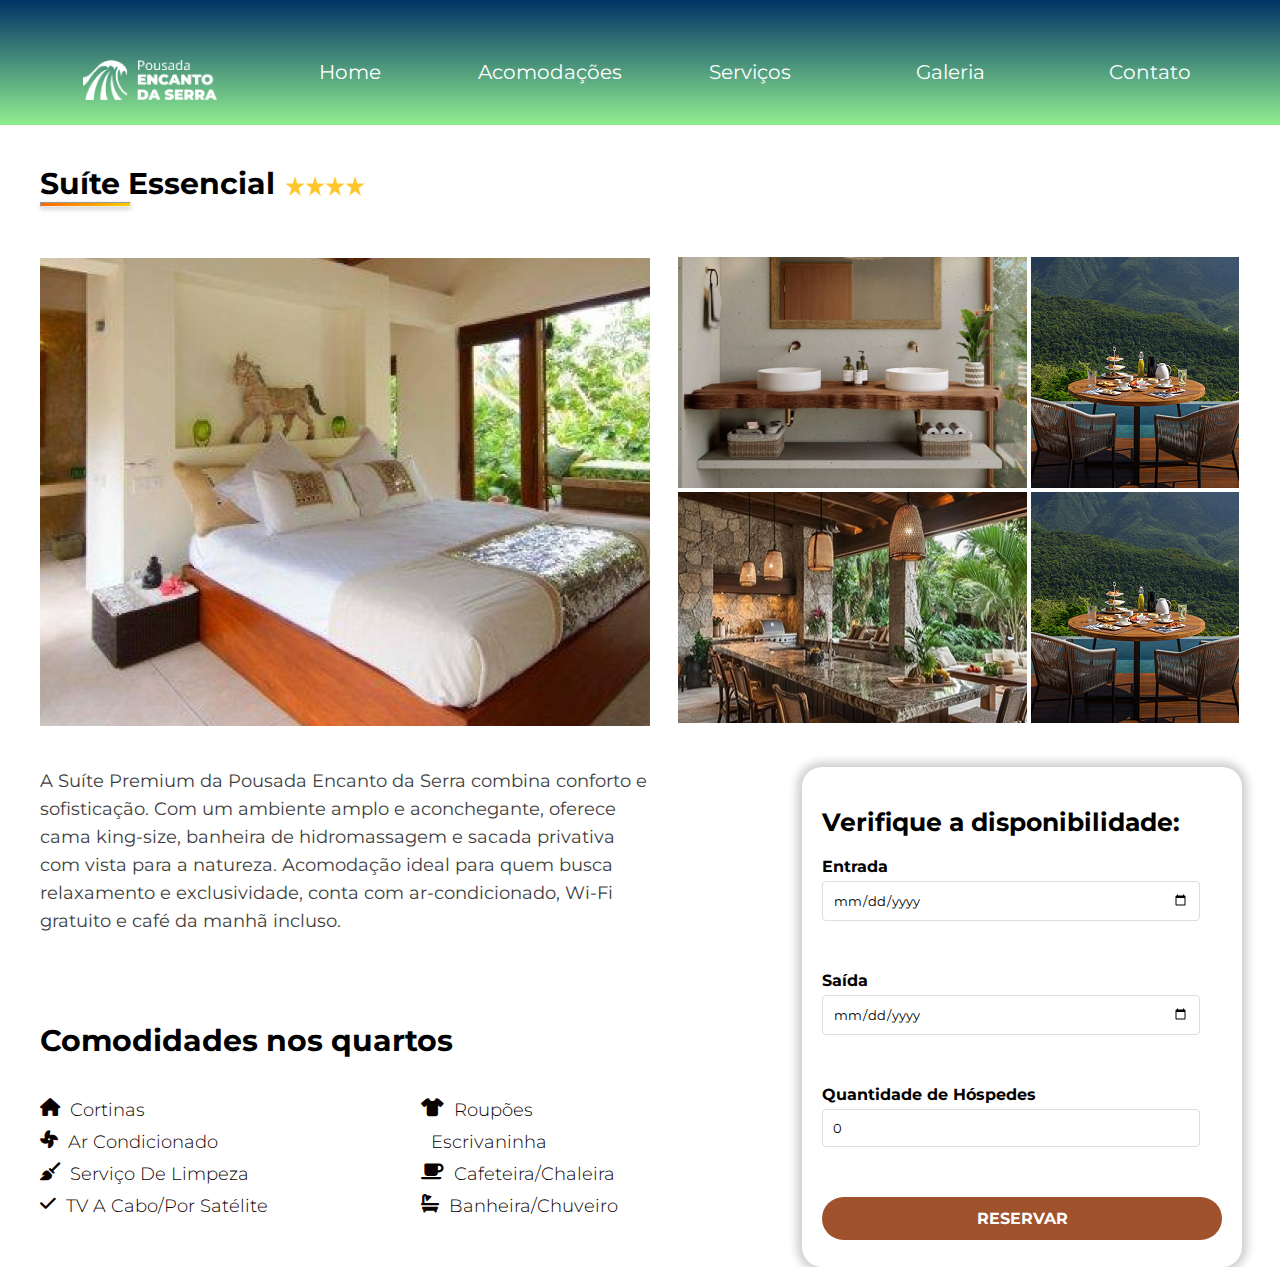
==== assets/pages/suiteEssencial.html @ d3f99eb3 "Fazendo as páginas" ====
<!DOCTYPE html>
<html lang="pt">

<head>
    <meta charset="UTF-8">
    <meta name="viewport" content="width=device-width, initial-scale=1.0">
    <title>Pòusada Encanto da Serra</title>
    <link href="https://fonts.googleapis.com/css2?family=Indie+Flower&family=Inter:ital,opsz,wght@0,14..32,100..900;1,14..32,100..900&family=Montserrat:ital,wght@0,100..900;1,100..900&family=Roboto+Mono:ital,wght@0,100..700;1,100..700&family=Roboto:ital,wght@0,100..900;1,100..900&family=Source+Code+Pro:ital,wght@0,200..900;1,200..900&display=swap"rel="stylesheet">
    <link rel="stylesheet" href="https://cdnjs.cloudflare.com/ajax/libs/font-awesome/6.5.1/css/all.min.css">

    <link rel="stylesheet" href="/styles/stylesReserva/main.css">
    <link rel="stylesheet" href="/styles/global.css">
</head>

<body>
    <header class="HeaderReserva">
        
        <nav>
            <ul class="nav-links">
                 <li><img src="/assets/logo/logoPousada.png" alt="Logo da Pousada Canto da Serra" class="logo"></li>
                <li><a href="#sobre">Home</a></li>
                <li><a href="#acomodacoes">Acomodações</a></li>
                <li><a href="#servicos">Serviços</a></li>
                <li><a href="#galeria">Galeria</a></li>
                <li><a href="#contato">Contato</a></li>
            </ul>
            
        </nav>
    </header>
    <main>
        <section class="ContainerReserva">
            <div>
                <h1>Suíte Essencial</h1>
                <hr>
            </div>
            <div class="star">
                <img src="/assets/imagesreserva/Star 1.png" alt="Star">
                <img src="/assets/imagesreserva/Star 1.png" alt="Star">
                <img src="/assets/imagesreserva/Star 1.png" alt="Star">
                <img src="/assets/imagesreserva/Star 1.png" alt="Star">
            </div>

        </section>
        <section class="ContainerReserva">
            <div class="container">
                <img src="/assets/imagesreserva/Mask group.png" alt="Quarto Villa Kumara" class="imgreserva">
                <div class="Quadro">
                    <div>
                        <img src="/assets/imagesreserva/suite3.png" alt="Vista Villa Kumara" class="wImage">
                        <img src="/assets/imagesreserva/Café da Manhã em uma Suíte nas montanhas 1.png"
                            alt="Cozinha Villa Kumara">

                    </div>
                    <div>
                        <img src="/assets/imagesreserva/100+ Traumhafte Outdoor Küchen – Gestaltungsideen und praktische Tipps 1.png"
                            class="wImage" alt="Vista Villa Kumara">
                        <img src="/assets/imagesreserva/Café da Manhã em uma Suíte nas montanhas 1.png"
                            alt="Cozinha Villa Kumara">

                    </div>
                </div>
            </div>
        </section>
        <section class="ContainerReserva">
            <div class="Container">
                <p>
                    A Suíte Premium da Pousada Encanto da Serra combina conforto e sofisticação.
                    Com um ambiente amplo e aconchegante, oferece cama king-size, banheira de hidromassagem
                    e sacada privativa com vista para a natureza. Acomodação ideal para quem busca relaxamento
                    e exclusividade, conta com ar-condicionado, Wi-Fi gratuito e café da manhã incluso.
                </p>
                <h1>Comodidades nos quartos</h1>
                <div class="ComodidadesContainer"">
                    <ul>
                        <li><i class="fa-solid fa-house"></i> Cortinas</li>
                        <li><i class="fa-solid fa-fan"></i> Ar condicionado</li>
                        <li><i class="fa-solid fa-broom"></i> Serviço de limpeza</li>
                        <li><i class="fa-solid fa-check"></i> TV a cabo/por satélite</li>
                    </ul>
                    <ul>
                        <li><i class="fa-solid fa-shirt"></i> Roupões</li>
                        <li><i class="fa-solid fa-chair-office"></i> Escrivaninha</li>
                        <li><i class="fa-solid fa-mug-saucer"></i> Cafeteira/chaleira</li>
                        <li><i class="fa-solid fa-bath"></i> Banheira/chuveiro</li>
                    </ul>
                    
                </div>
            </div>
            <div class="Forms">
                <form id="reservaForm">
                    <h1>Verifique a disponibilidade:</h1>
                    <div class="form-group">
                        <label for="entrada">Entrada</label>
                        <input type="date" id="entrada" name="entrada" required>
                    </div>
                    <div class="form-group">
                        <label for="saida">Saída</label>
                        <input type="date" id="saida" name="saida" required>
                    </div>
                    <div class="form-group">
                        <label for="hospedes">Quantidade de Hóspedes</label>
                        <input type="number" id="hospedes" name="hospedes" value="0" min="0">
                        <p id="erroHospedes" style="color: red; display: none;">Selecione pelo menos 1 hóspede.</p>
                    </div>
                    <button type="submit" class="btn-reservar">RESERVAR</button>
                </form>
            </div>
            
        </section>
    </main>


    <script src="/script/reserva.js"></script> 
    
</body>

</html>
---- styles/stylesReserva/main.css ----
@import url("/styles/global.css");


* {
    box-sizing: border-box;
    padding: 0;
    margin: 0;
}

body {
    font-family: 'Source Sans Pro', sans-serif;
    background-color: rgb(230, 233, 236);
}



.HeaderReserva {
    width: 100%;
    background: linear-gradient(to bottom, #003366, #90EE90);
    color: #ffffff;
    display: flex;
    justify-content: space-around;
    align-items: center;
    padding: 20px;
}

.ContainerReserva {
    display: flex;
    margin-top: 40px;
    width: 100%;
    max-width: 1200px;

}

/* Header links */
nav {
    max-width: 1200px;
    text-align: center;
}
.logo {
    height: 40px; 
}

nav ul {
    list-style: none;
    display: flex;
}

nav li {
    margin-left: 20px;
}

nav a {
    color: #FFFFFF;
    text-decoration: none;
    transition: color 0.3s ease;
}

nav a:hover {
    border-bottom: 1px solid #ffffff;
}




















/*  Menu Fim */
.ContainerReserva hr {
    background-color: #FF6600;
    height: 5px;
    background-image: linear-gradient(to right, #FF6600, #FFCC00);
    box-shadow: 0 2px 5px rgba(0, 0, 0, 0.2);
    width: 91px;
}

.ContainerReserva h1 {
    font-size: 30px;
    font-weight: 700;
    font-family: "Montserrat", sans-serif;
    text-align: left;
    color: var(--);
}

.star {
    display: flex;
    align-self: center;
    padding-left: 10px;
}

.star img {
    height: 20px;
    width: 20px;
}




.container {
    display: flex;
    flex-direction: row;
    align-items: center;
    height: auto;
    width: 100%;
    gap: 28px;
    margin: 0;
}

.Quadro {
    margin-top: 10px;
}


.imgreserva {
    height: 0 auto;
    margin-top: 10px;
}

.wImage {
    width: 349px;
    height: 231px;
}

.Container {
    display: flex;
    flex-direction: column;
}

.Container p {
    width: 619px;
    height: 255px;
    font-size: 18px;
    color: #3E3E3E;
    line-height: 28px;
    font-weight: 400;
}

/* Formulário */
.Forms {
    width: 467px;
    height: 500px;
    border-radius: 20px;
    box-shadow: 0 0 10px 5px rgba(0, 0, 0, 0.2);
    padding: 20px;
}

.form-group {
    margin-bottom: 50px;
}

.Forms h1 {
    font-size: 25px;
    font-weight: 700;
    color: #000000;
    width: 400px;
    margin-bottom: 20px;
    margin-top: 20px;
}

label {
    display: block;
    margin-bottom: 5px;
    font-weight: bold;
}

input[type="date"],
input[type="number"] {
    width: calc(100% - 22px);
    padding: 10px;
    border: 1px solid #ddd;
    border-radius: 4px;
    box-sizing: border-box;
}

.btn-reservar {
    background-color: #A0522D;
    color: white;
    padding: 12px 20px;
    border: none;
    border-radius: 50px;
    cursor: pointer;
    width: 100%;
    font-size: 16px;
    font-weight: bold;
}

.btn-reservar:hover {
    background-color: #f57c00;
}

/* Comodidades nos quartos */

.ComodidadesContainer {
    display: flex;
}

.ComodidadesContainer ul li {
    color: #0c0101;
    font-weight: 300;
    font-size: 18px;
    margin-bottom: 10px;
    display: flex;
    text-transform: capitalize;
}

.ComodidadesContainer ul li i {
    margin-right: 10px;
}
---- styles/global.css ----
:root {
    --laranja: #FF6600;
    --CorPrincipal: #000000;
    --CorBranca: #FFFFFF;
    --backgroundForms: #e6e6e6;
    --backgroundColorSecaoCard: #f3f3f3;
    --backgroundFooter: #002800;
}
* {
    margin: 0;
    padding: 0;
    box-sizing: border-box;
    font-family: "Montserrat", sans-serif;
}

body {
    background-color: var(--CorBranca);
}

main {
    width: 100%;
    display: flex;
    flex-direction: column;
    justify-content: center;
    align-items: center;

}

@media(max-width:  768px){
    main {
        width: 100%;
    }
}

ul {
    list-style-type: none;
    margin-top: 40px;
}

li {
    width: 381px;
    font-size: 20px;
    font: 400;
    color: #3E3E3E;
}

h4 {
    text-transform: uppercase;
    color: var(--laranja);
    margin-bottom: 20px;
}


html, body {
    overflow-x: hidden;
    overflow-y: visible;
    width: 100%;
}
img {
    max-width: 100%;
    height: auto;
}

.container, .quadro, .inframe {
    max-width: 100%;
    overflow: hidden;
}
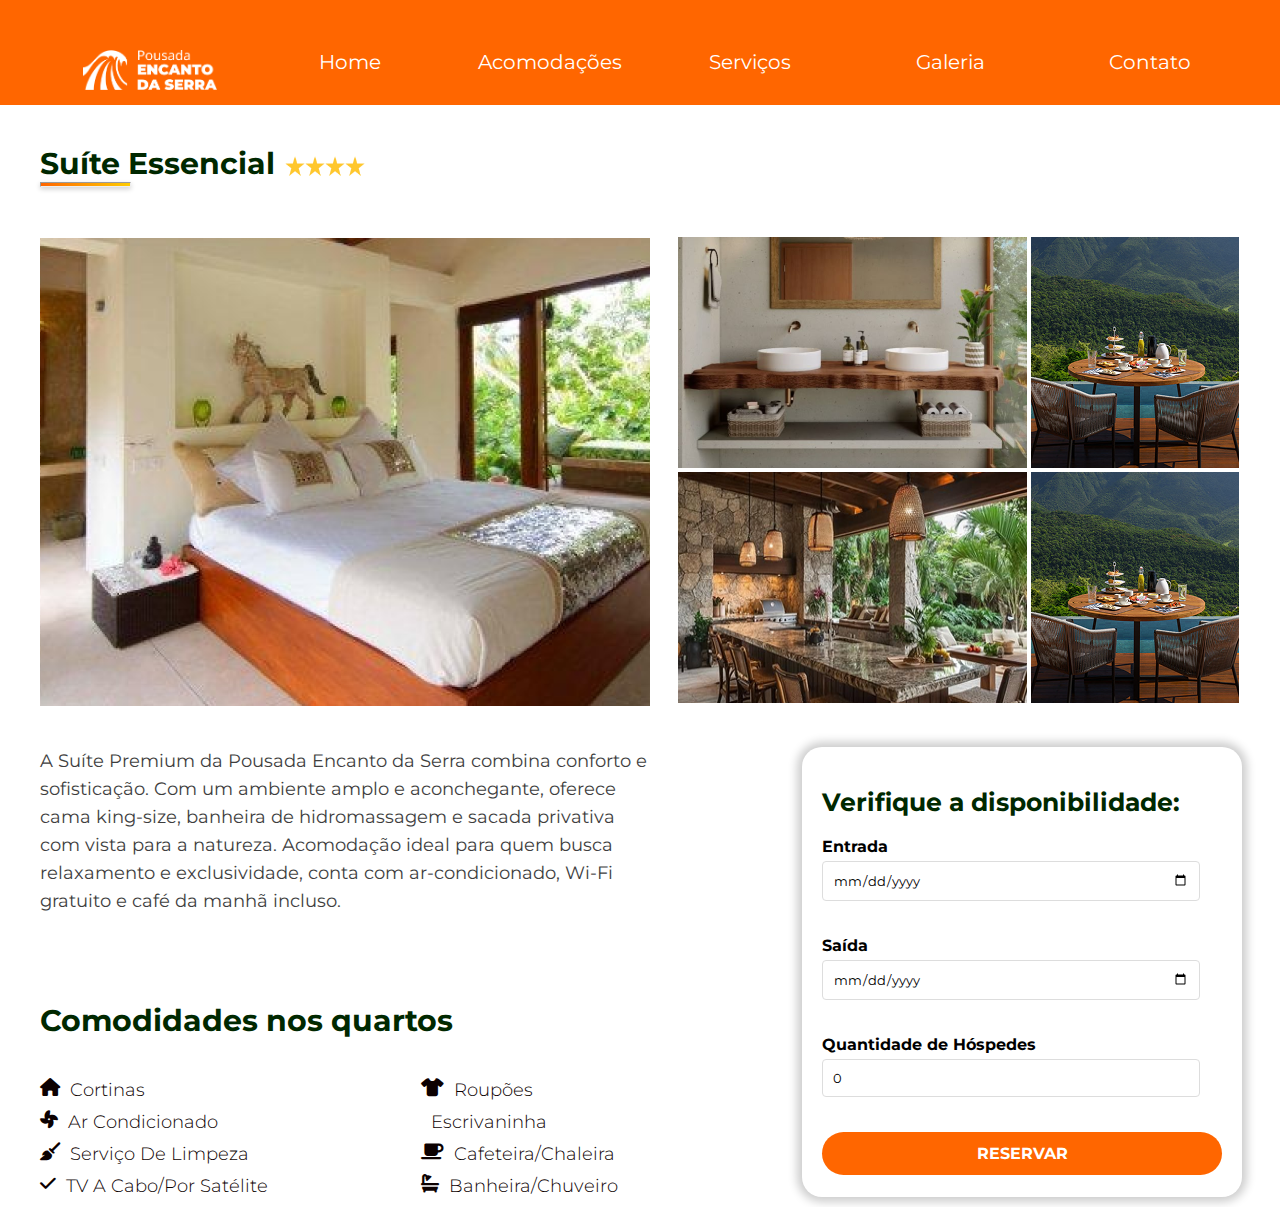
==== commit e1c5a5f3: "Ajustando as páginas" ====
--- a/assets/pages/suiteEssencial.html
+++ b/assets/pages/suiteEssencial.html
@@ -2,116 +2,113 @@
 <html lang="pt">
 
 <head>
-    <meta charset="UTF-8">
-    <meta name="viewport" content="width=device-width, initial-scale=1.0">
-    <title>Pòusada Encanto da Serra</title>
-    <link href="https://fonts.googleapis.com/css2?family=Indie+Flower&family=Inter:ital,opsz,wght@0,14..32,100..900;1,14..32,100..900&family=Montserrat:ital,wght@0,100..900;1,100..900&family=Roboto+Mono:ital,wght@0,100..700;1,100..700&family=Roboto:ital,wght@0,100..900;1,100..900&family=Source+Code+Pro:ital,wght@0,200..900;1,200..900&display=swap"rel="stylesheet">
-    <link rel="stylesheet" href="https://cdnjs.cloudflare.com/ajax/libs/font-awesome/6.5.1/css/all.min.css">
+  <meta charset="UTF-8">
+  <meta name="viewport" content="width=device-width, initial-scale=1.0">
+  <title>Pousada Encanto da Serra</title>
 
-    <link rel="stylesheet" href="/styles/stylesReserva/main.css">
-    <link rel="stylesheet" href="/styles/global.css">
+  <!-- Fonts e Ícones -->
+  <link href="https://fonts.googleapis.com/css2?family=Indie+Flower&family=Inter:ital,wght@0,400;1,400&family=Montserrat:wght@400;700&family=Roboto:wght@400;700&display=swap" rel="stylesheet">
+  <link rel="stylesheet" href="https://cdnjs.cloudflare.com/ajax/libs/font-awesome/6.5.1/css/all.min.css">
+
+  <!-- Animate.css -->
+  <link rel="stylesheet" href="https://cdnjs.cloudflare.com/ajax/libs/animate.css/4.1.1/animate.min.css"/>
+
+  <!-- Estilos -->
+  <link rel="stylesheet" href="/styles/stylesReserva/main.css">
+  <link rel="stylesheet" href="/styles/global.css">
 </head>
 
 <body>
-    <header class="HeaderReserva">
-        
-        <nav>
-            <ul class="nav-links">
-                 <li><img src="/assets/logo/logoPousada.png" alt="Logo da Pousada Canto da Serra" class="logo"></li>
-                <li><a href="#sobre">Home</a></li>
-                <li><a href="#acomodacoes">Acomodações</a></li>
-                <li><a href="#servicos">Serviços</a></li>
-                <li><a href="#galeria">Galeria</a></li>
-                <li><a href="#contato">Contato</a></li>
-            </ul>
-            
-        </nav>
-    </header>
-    <main>
-        <section class="ContainerReserva">
-            <div>
-                <h1>Suíte Essencial</h1>
-                <hr>
-            </div>
-            <div class="star">
-                <img src="/assets/imagesreserva/Star 1.png" alt="Star">
-                <img src="/assets/imagesreserva/Star 1.png" alt="Star">
-                <img src="/assets/imagesreserva/Star 1.png" alt="Star">
-                <img src="/assets/imagesreserva/Star 1.png" alt="Star">
-            </div>
+  <header class="HeaderReserva animate__animated animate__fadeInDown">
+    <nav>
+      <ul class="nav-links">
+        <li><img src="/assets/logo/logoPousada.png" alt="Logo da Pousada Canto da Serra" class="logo"></li>
+        <li><a href="#sobre">Home</a></li>
+        <li><a href="#acomodacoes">Acomodações</a></li>
+        <li><a href="#servicos">Serviços</a></li>
+        <li><a href="#galeria">Galeria</a></li>
+        <li><a href="#contato">Contato</a></li>
+      </ul>
+    </nav>
+  </header>
 
-        </section>
-        <section class="ContainerReserva">
-            <div class="container">
-                <img src="/assets/imagesreserva/Mask group.png" alt="Quarto Villa Kumara" class="imgreserva">
-                <div class="Quadro">
-                    <div>
-                        <img src="/assets/imagesreserva/suite3.png" alt="Vista Villa Kumara" class="wImage">
-                        <img src="/assets/imagesreserva/Café da Manhã em uma Suíte nas montanhas 1.png"
-                            alt="Cozinha Villa Kumara">
+  <main>
+    <section class="ContainerReserva animate__animated animate__fadeIn">
+      <div>
+        <h1 class="animate__animated animate__fadeInLeft">Suíte Essencial</h1>
+        <hr>
+      </div>
+      <div class="star animate__animated animate__zoomIn">
+        <img src="/assets/imagesreserva/Star 1.png" alt="Star">
+        <img src="/assets/imagesreserva/Star 1.png" alt="Star">
+        <img src="/assets/imagesreserva/Star 1.png" alt="Star">
+        <img src="/assets/imagesreserva/Star 1.png" alt="Star">
+      </div>
+    </section>
 
-                    </div>
-                    <div>
-                        <img src="/assets/imagesreserva/100+ Traumhafte Outdoor Küchen – Gestaltungsideen und praktische Tipps 1.png"
-                            class="wImage" alt="Vista Villa Kumara">
-                        <img src="/assets/imagesreserva/Café da Manhã em uma Suíte nas montanhas 1.png"
-                            alt="Cozinha Villa Kumara">
+    <section class="ContainerReserva animate__animated animate__fadeInUp">
+      <div class="container">
+        <img src="/assets/imagesreserva/Mask group.png" alt="Quarto Villa Kumara" class="imgreserva animate__animated animate__fadeInUp">
+        <div class="Quadro">
+          <div>
+            <img src="/assets/imagesreserva/suite3.png" alt="Vista Villa Kumara" class="wImage animate__animated animate__zoomIn">
+            <img src="/assets/imagesreserva/Café da Manhã em uma Suíte nas montanhas 1.png" alt="Cozinha Villa Kumara" class="animate__animated animate__zoomIn">
+          </div>
+          <div>
+            <img src="/assets/imagesreserva/100+ Traumhafte Outdoor Küchen – Gestaltungsideen und praktische Tipps 1.png" class="wImage animate__animated animate__zoomIn" alt="Vista Villa Kumara">
+            <img src="/assets/imagesreserva/Café da Manhã em uma Suíte nas montanhas 1.png" alt="Cozinha Villa Kumara" class="animate__animated animate__zoomIn">
+          </div>
+        </div>
+      </div>
+    </section>
 
-                    </div>
-                </div>
-            </div>
-        </section>
-        <section class="ContainerReserva">
-            <div class="Container">
-                <p>
-                    A Suíte Premium da Pousada Encanto da Serra combina conforto e sofisticação.
-                    Com um ambiente amplo e aconchegante, oferece cama king-size, banheira de hidromassagem
-                    e sacada privativa com vista para a natureza. Acomodação ideal para quem busca relaxamento
-                    e exclusividade, conta com ar-condicionado, Wi-Fi gratuito e café da manhã incluso.
-                </p>
-                <h1>Comodidades nos quartos</h1>
-                <div class="ComodidadesContainer"">
-                    <ul>
-                        <li><i class="fa-solid fa-house"></i> Cortinas</li>
-                        <li><i class="fa-solid fa-fan"></i> Ar condicionado</li>
-                        <li><i class="fa-solid fa-broom"></i> Serviço de limpeza</li>
-                        <li><i class="fa-solid fa-check"></i> TV a cabo/por satélite</li>
-                    </ul>
-                    <ul>
-                        <li><i class="fa-solid fa-shirt"></i> Roupões</li>
-                        <li><i class="fa-solid fa-chair-office"></i> Escrivaninha</li>
-                        <li><i class="fa-solid fa-mug-saucer"></i> Cafeteira/chaleira</li>
-                        <li><i class="fa-solid fa-bath"></i> Banheira/chuveiro</li>
-                    </ul>
-                    
-                </div>
-            </div>
-            <div class="Forms">
-                <form id="reservaForm">
-                    <h1>Verifique a disponibilidade:</h1>
-                    <div class="form-group">
-                        <label for="entrada">Entrada</label>
-                        <input type="date" id="entrada" name="entrada" required>
-                    </div>
-                    <div class="form-group">
-                        <label for="saida">Saída</label>
-                        <input type="date" id="saida" name="saida" required>
-                    </div>
-                    <div class="form-group">
-                        <label for="hospedes">Quantidade de Hóspedes</label>
-                        <input type="number" id="hospedes" name="hospedes" value="0" min="0">
-                        <p id="erroHospedes" style="color: red; display: none;">Selecione pelo menos 1 hóspede.</p>
-                    </div>
-                    <button type="submit" class="btn-reservar">RESERVAR</button>
-                </form>
-            </div>
-            
-        </section>
-    </main>
+    <section class="ContainerReserva">
+      <div class="Container">
+        <p class="animate__animated animate__fadeInRight">
+          A Suíte Premium da Pousada Encanto da Serra combina conforto e sofisticação.
+          Com um ambiente amplo e aconchegante, oferece cama king-size, banheira de hidromassagem
+          e sacada privativa com vista para a natureza. Acomodação ideal para quem busca relaxamento
+          e exclusividade, conta com ar-condicionado, Wi-Fi gratuito e café da manhã incluso.
+        </p>
+        <h1 class="animate__animated animate__fadeIn">Comodidades nos quartos</h1>
+        <div class="ComodidadesContainer animate__animated animate__fadeInUp">
+          <ul>
+            <li><i class="fa-solid fa-house"></i> Cortinas</li>
+            <li><i class="fa-solid fa-fan"></i> Ar condicionado</li>
+            <li><i class="fa-solid fa-broom"></i> Serviço de limpeza</li>
+            <li><i class="fa-solid fa-check"></i> TV a cabo/por satélite</li>
+          </ul>
+          <ul>
+            <li><i class="fa-solid fa-shirt"></i> Roupões</li>
+            <li><i class="fa-solid fa-chair-office"></i> Escrivaninha</li>
+            <li><i class="fa-solid fa-mug-saucer"></i> Cafeteira/chaleira</li>
+            <li><i class="fa-solid fa-bath"></i> Banheira/chuveiro</li>
+          </ul>
+        </div>
+      </div>
 
+      <div class="Forms animate__animated animate__fadeInLeft">
+        <form id="reservaForm">
+          <h1>Verifique a disponibilidade:</h1>
+          <div class="form-group">
+            <label for="entrada">Entrada</label>
+            <input type="date" id="entrada" name="entrada" required>
+          </div>
+          <div class="form-group">
+            <label for="saida">Saída</label>
+            <input type="date" id="saida" name="saida" required>
+          </div>
+          <div class="form-group">
+            <label for="hospedes">Quantidade de Hóspedes</label>
+            <input type="number" id="hospedes" name="hospedes" value="0" min="0">
+            <p id="erroHospedes" style="color: red; display: none;">Selecione pelo menos 1 hóspede.</p>
+          </div>
+          <button type="submit" class="btn-reservar">RESERVAR</button>
+        </form>
+      </div>
+    </section>
+  </main>
 
-    <script src="/script/reserva.js"></script> 
-    
+  <script src="/script/reserva.js"></script>
 </body>
-
-</html>+</html>
--- a/styles/stylesReserva/main.css
+++ b/styles/stylesReserva/main.css
@@ -1,27 +1,15 @@
 @import url("/styles/global.css");
 
 
-* {
-    box-sizing: border-box;
-    padding: 0;
-    margin: 0;
-}
-
-body {
-    font-family: 'Source Sans Pro', sans-serif;
-    background-color: rgb(230, 233, 236);
-}
-
-
 
 .HeaderReserva {
     width: 100%;
-    background: linear-gradient(to bottom, #003366, #90EE90);
+    background: var(--laranja);
     color: #ffffff;
     display: flex;
     justify-content: space-around;
     align-items: center;
-    padding: 20px;
+    padding: 10px;
 }
 
 .ContainerReserva {
@@ -61,25 +49,6 @@
 }
 
 
-
-
-
-
-
-
-
-
-
-
-
-
-
-
-
-
-
-
-/*  Menu Fim */
 .ContainerReserva hr {
     background-color: #FF6600;
     height: 5px;
@@ -93,7 +62,7 @@
     font-weight: 700;
     font-family: "Montserrat", sans-serif;
     text-align: left;
-    color: var(--);
+    color: #002800;
 }
 
 .star {
@@ -152,20 +121,20 @@
 /* Formulário */
 .Forms {
     width: 467px;
-    height: 500px;
+    height: 450px;
     border-radius: 20px;
     box-shadow: 0 0 10px 5px rgba(0, 0, 0, 0.2);
     padding: 20px;
 }
 
 .form-group {
-    margin-bottom: 50px;
+    margin-bottom: 35px;
 }
 
 .Forms h1 {
     font-size: 25px;
     font-weight: 700;
-    color: #000000;
+    color: #002800;
     width: 400px;
     margin-bottom: 20px;
     margin-top: 20px;
@@ -187,7 +156,7 @@
 }
 
 .btn-reservar {
-    background-color: #A0522D;
+    background-color: var(--laranja);
     color: white;
     padding: 12px 20px;
     border: none;
@@ -219,4 +188,46 @@
 
 .ComodidadesContainer ul li i {
     margin-right: 10px;
+}
+
+/* Seção suítes Recomendadas */
+
+.ContainerRecomendacao {
+    display: flex;
+    margin-top: 40px;
+    width: 100%;
+    max-width: 1200px;
+    flex-direction: column;
+}
+
+.ContainerRecomendacao h1 {
+    font-size: 30px;
+    font-family: "Montserrat", sans-serif;
+    height: 54px;
+    margin-bottom: 0;
+    color: #002800;
+    padding-bottom: 0;
+}
+
+.ContainerRecomendacao hr {
+    background-color: #FF6600;
+    height: 5px;
+    background-image: linear-gradient(to right, #FF6600, #FFCC00);
+    box-shadow: 0 2px 5px rgba(0, 0, 0, 0.2);
+    width: 91px;
+    margin-top: 0;
+}
+
+.modal {
+    width: 100%;
+    display: flex;
+    margin-top: 20px;
+}
+.flex-suites {
+    display: flex;
+    flex-direction:row;
+}
+
+.modal img {
+    height: 400px;
 }--- a/styles/global.css
+++ b/styles/global.css
@@ -3,7 +3,7 @@
     --laranja: #FF6600;
     --CorPrincipal: #000000;
     --CorBranca: #FFFFFF;
-    --backgroundForms: #e6e6e6;
+    --backgroundForms: #fffbfb;
     --backgroundColorSecaoCard: #f3f3f3;
     --backgroundFooter: #002800;
 }
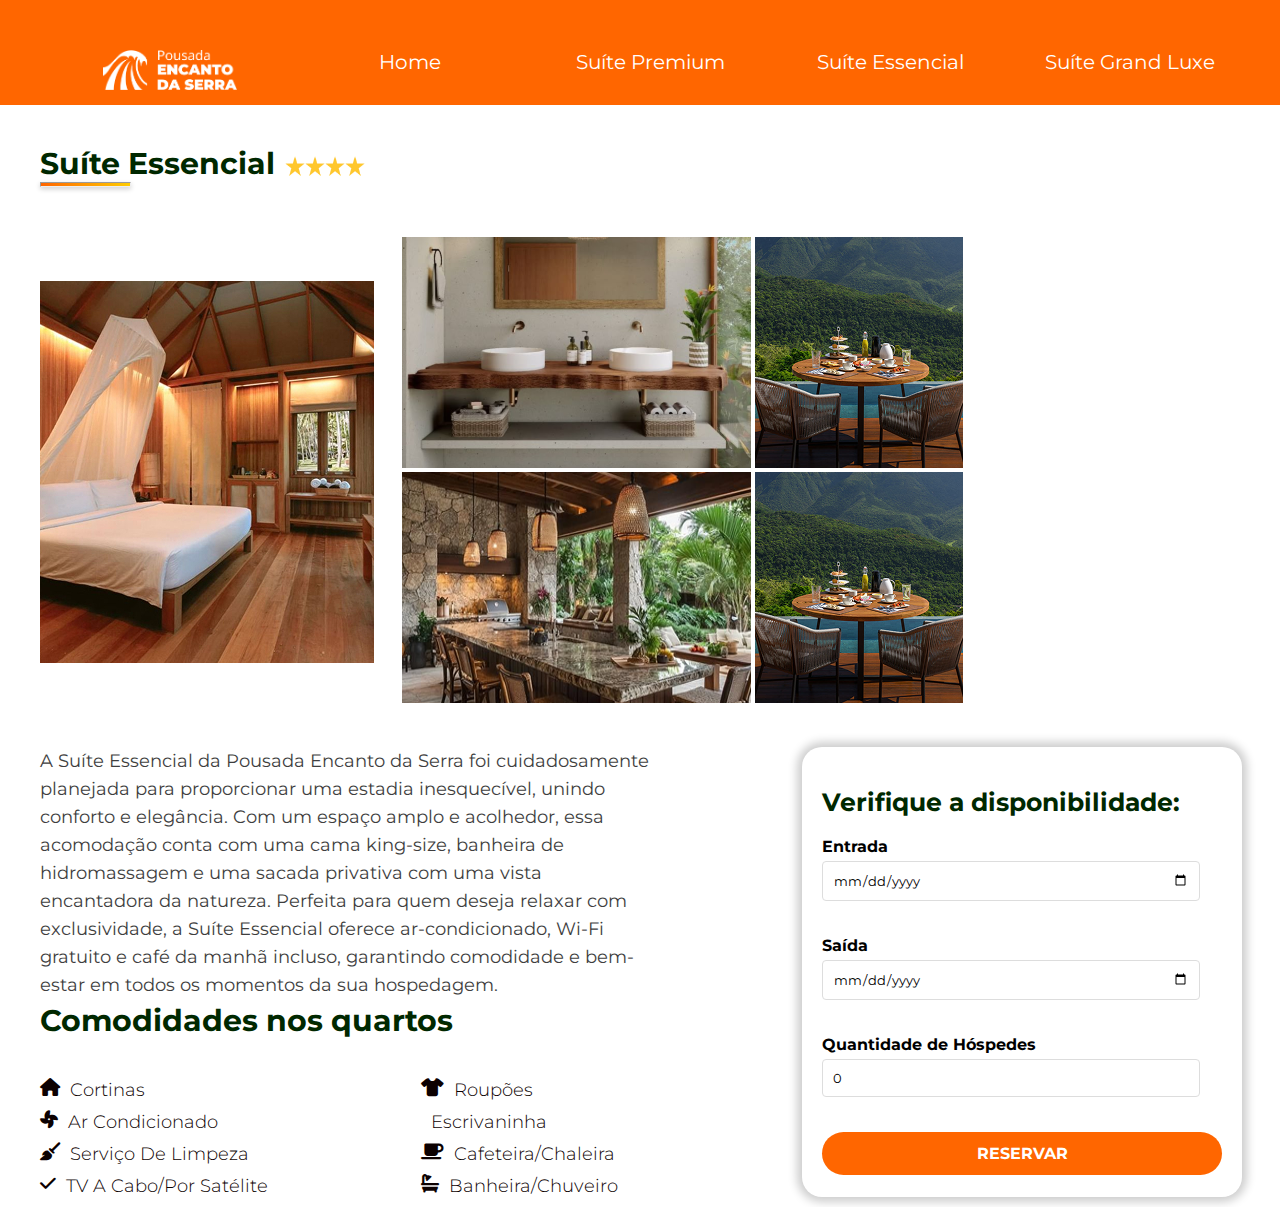
==== commit 8aa65ab0: "Ajustando" ====
--- a/assets/pages/suiteEssencial.html
+++ b/assets/pages/suiteEssencial.html
@@ -22,12 +22,11 @@
   <header class="HeaderReserva animate__animated animate__fadeInDown">
     <nav>
       <ul class="nav-links">
-        <li><img src="/assets/logo/logoPousada.png" alt="Logo da Pousada Canto da Serra" class="logo"></li>
+        <li><img src="/assets/logo/logoPousada.png" alt="Logo da Pousada Canto da Serra" class="logo" /></li>
         <li><a href="#sobre">Home</a></li>
-        <li><a href="#acomodacoes">Acomodações</a></li>
-        <li><a href="#servicos">Serviços</a></li>
-        <li><a href="#galeria">Galeria</a></li>
-        <li><a href="#contato">Contato</a></li>
+        <li><a href="#acomodacoes">Suíte Premium</a></li>
+        <li><a href="#servicos">Suíte Essencial</a></li>
+        <li><a href="#galeria">Suíte Grand Luxe</a></li>
       </ul>
     </nav>
   </header>
@@ -48,7 +47,7 @@
 
     <section class="ContainerReserva animate__animated animate__fadeInUp">
       <div class="container">
-        <img src="/assets/imagesreserva/Mask group.png" alt="Quarto Villa Kumara" class="imgreserva animate__animated animate__fadeInUp">
+        <img src="/assets/suites/suite_esssencial.jpg" alt="Quarto Villa Kumara" class="imgreserva animate__animated animate__fadeInUp imgEssencialSuite" ;">
         <div class="Quadro">
           <div>
             <img src="/assets/imagesreserva/suite3.png" alt="Vista Villa Kumara" class="wImage animate__animated animate__zoomIn">
@@ -65,10 +64,11 @@
     <section class="ContainerReserva">
       <div class="Container">
         <p class="animate__animated animate__fadeInRight">
-          A Suíte Premium da Pousada Encanto da Serra combina conforto e sofisticação.
-          Com um ambiente amplo e aconchegante, oferece cama king-size, banheira de hidromassagem
-          e sacada privativa com vista para a natureza. Acomodação ideal para quem busca relaxamento
-          e exclusividade, conta com ar-condicionado, Wi-Fi gratuito e café da manhã incluso.
+          A Suíte Essencial da Pousada Encanto da Serra foi cuidadosamente planejada para proporcionar uma estadia inesquecível, unindo conforto e elegância.
+           Com um espaço amplo e acolhedor, essa acomodação conta com uma cama king-size, banheira de hidromassagem e
+           uma sacada privativa com uma vista encantadora da natureza.
+          Perfeita para quem deseja relaxar com exclusividade, a Suíte Essencial oferece ar-condicionado, 
+          Wi-Fi gratuito e café da manhã incluso, garantindo comodidade e bem-estar em todos os momentos da sua hospedagem.
         </p>
         <h1 class="animate__animated animate__fadeIn">Comodidades nos quartos</h1>
         <div class="ComodidadesContainer animate__animated animate__fadeInUp">
@@ -107,8 +107,25 @@
         </form>
       </div>
     </section>
+
+    
+    
   </main>
 
   <script src="/script/reserva.js"></script>
+  <!-- Scripts -->
+  <script src="https://cdnjs.cloudflare.com/ajax/libs/jquery/3.6.0/jquery.min.js"></script>
+  <script src="https://cdnjs.cloudflare.com/ajax/libs/OwlCarousel2/2.3.4/owl.carousel.min.js"></script>
+  <script>
+    $(document).ready(function () {
+      $(".owl-carousel").owlCarousel({
+        items: 1,
+        loop: true,
+        nav: true,
+        dots: true,
+        margin: 0
+      });
+    });
+  </script>
 </body>
 </html>
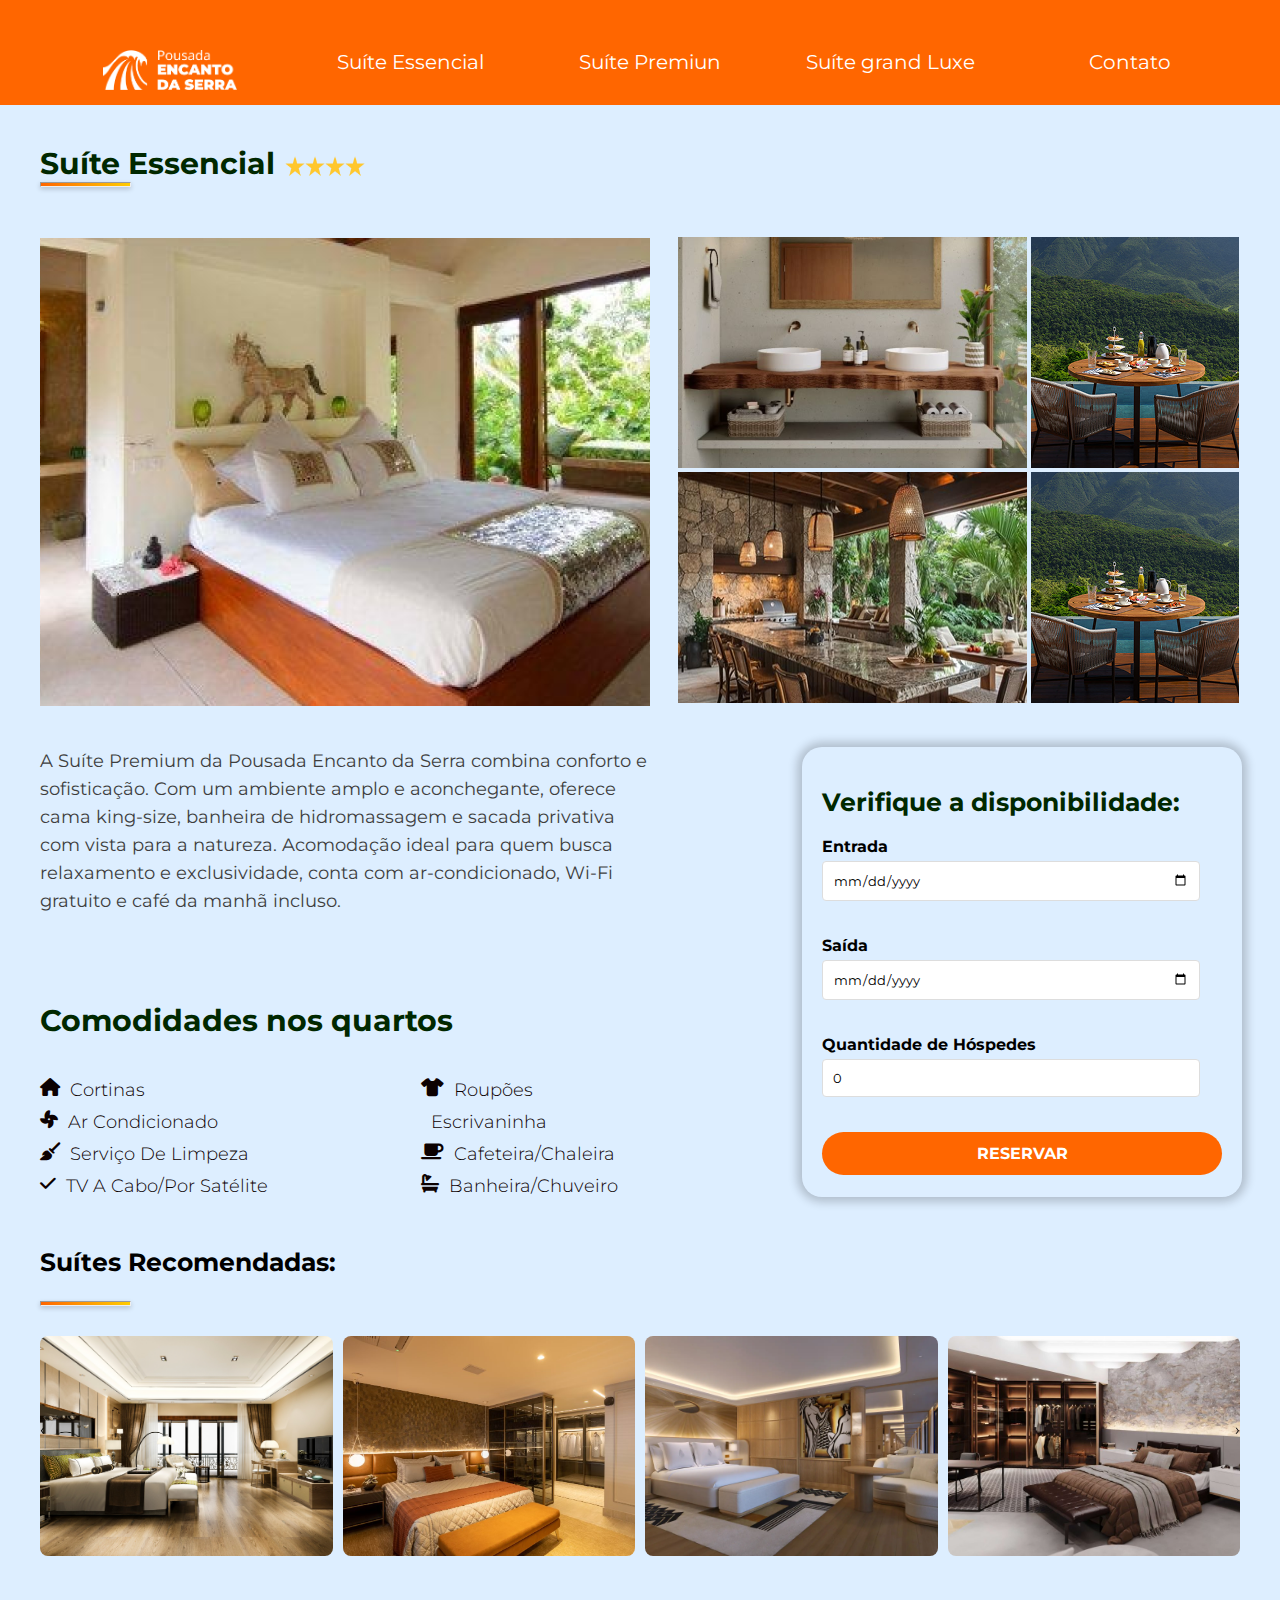
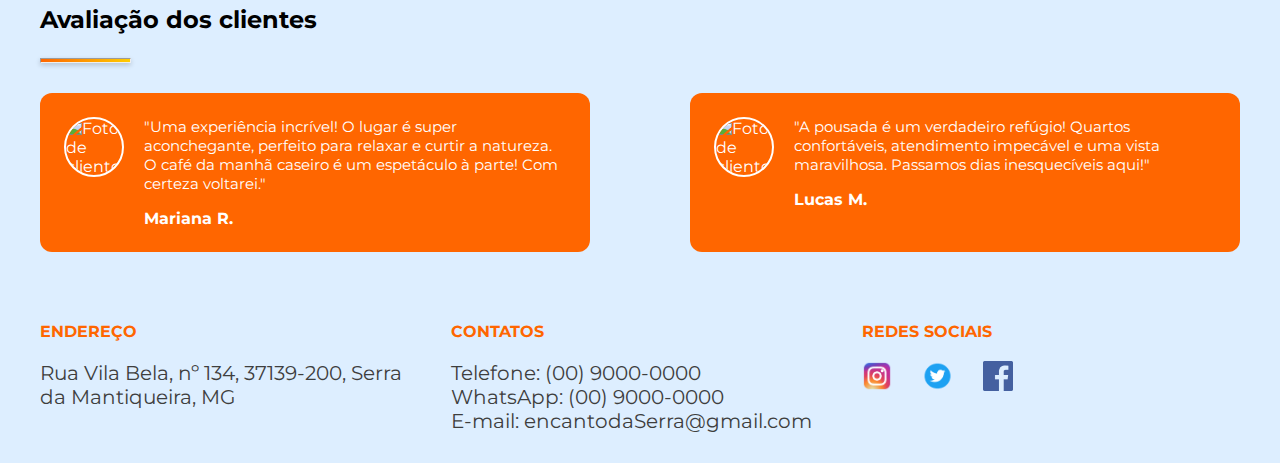
==== commit a2109a7e: "# paginas finanlizadas" ====
--- a/assets/pages/suiteEssencial.html
+++ b/assets/pages/suiteEssencial.html
@@ -2,76 +2,83 @@
 <html lang="pt">
 
 <head>
-  <meta charset="UTF-8">
-  <meta name="viewport" content="width=device-width, initial-scale=1.0">
+  <meta charset="UTF-8" />
+  <meta name="viewport" content="width=device-width, initial-scale=1.0" />
   <title>Pousada Encanto da Serra</title>
 
-  <!-- Fonts e Ícones -->
-  <link href="https://fonts.googleapis.com/css2?family=Indie+Flower&family=Inter:ital,wght@0,400;1,400&family=Montserrat:wght@400;700&family=Roboto:wght@400;700&display=swap" rel="stylesheet">
-  <link rel="stylesheet" href="https://cdnjs.cloudflare.com/ajax/libs/font-awesome/6.5.1/css/all.min.css">
+  <!-- Fontes -->
+  <link href="https://fonts.googleapis.com/css2?family=Indie+Flower&family=Inter&family=Montserrat&family=Roboto+Mono&family=Roboto&family=Source+Code+Pro&display=swap" rel="stylesheet">
+
+  <!-- Ícones FontAwesome -->
+  <link rel="stylesheet" href="https://cdnjs.cloudflare.com/ajax/libs/font-awesome/6.5.1/css/all.min.css" />
+
+  <!-- Owl Carousel CSS -->
+  <link rel="stylesheet" href="https://cdnjs.cloudflare.com/ajax/libs/OwlCarousel2/2.3.4/assets/owl.carousel.min.css" />
+  <link rel="stylesheet" href="https://cdnjs.cloudflare.com/ajax/libs/OwlCarousel2/2.3.4/assets/owl.theme.default.min.css" />
 
   <!-- Animate.css -->
   <link rel="stylesheet" href="https://cdnjs.cloudflare.com/ajax/libs/animate.css/4.1.1/animate.min.css"/>
 
-  <!-- Estilos -->
-  <link rel="stylesheet" href="/styles/stylesReserva/main.css">
-  <link rel="stylesheet" href="/styles/global.css">
+  <!-- Seus estilos -->
+  <link rel="stylesheet" href="/styles/stylesReserva/main.css" />
+  <link rel="stylesheet" href="/styles/global.css" />
+  <link rel="stylesheet" href="/styles/stylesReserva/avalicao.css">
+  <link rel="stylesheet" href="/styles/stylesReserva/footer.css">
 </head>
 
 <body>
-  <header class="HeaderReserva animate__animated animate__fadeInDown">
+  <header class="HeaderReserva">
     <nav>
       <ul class="nav-links">
         <li><img src="/assets/logo/logoPousada.png" alt="Logo da Pousada Canto da Serra" class="logo" /></li>
-        <li><a href="#sobre">Home</a></li>
-        <li><a href="#acomodacoes">Suíte Premium</a></li>
-        <li><a href="#servicos">Suíte Essencial</a></li>
-        <li><a href="#galeria">Suíte Grand Luxe</a></li>
+        <li><a href="./suiteEssencial.html">Suíte Essencial</a></li>
+        <li><a href="./suitePremium.html">Suíte Premiun</a></li>
+        <li><a href="./suiteGrandLuxe.html">Suíte grand Luxe</a></li>
+        <li><a href="#contato">Contato</a></li>
       </ul>
     </nav>
   </header>
 
   <main>
-    <section class="ContainerReserva animate__animated animate__fadeIn">
+    <section class="ContainerReserva animate-on-scroll" data-animation="animate__fadeInDown">
       <div>
-        <h1 class="animate__animated animate__fadeInLeft">Suíte Essencial</h1>
-        <hr>
-      </div>
-      <div class="star animate__animated animate__zoomIn">
-        <img src="/assets/imagesreserva/Star 1.png" alt="Star">
-        <img src="/assets/imagesreserva/Star 1.png" alt="Star">
-        <img src="/assets/imagesreserva/Star 1.png" alt="Star">
-        <img src="/assets/imagesreserva/Star 1.png" alt="Star">
-      </div>
-    </section>
-
-    <section class="ContainerReserva animate__animated animate__fadeInUp">
+        <h1>Suíte Essencial</h1>
+        <hr />
+      </div>
+      <div class="star">
+        <img src="/assets/imagesreserva/Star 1.png" alt="Star" />
+        <img src="/assets/imagesreserva/Star 1.png" alt="Star" />
+        <img src="/assets/imagesreserva/Star 1.png" alt="Star" />
+        <img src="/assets/imagesreserva/Star 1.png" alt="Star" />
+      </div>
+    </section>
+
+    <section class="ContainerReserva animate-on-scroll" data-animation="animate__zoomIn">
       <div class="container">
-        <img src="/assets/suites/suite_esssencial.jpg" alt="Quarto Villa Kumara" class="imgreserva animate__animated animate__fadeInUp imgEssencialSuite" ;">
+        <img src="/assets/imagesreserva/Mask group.png" alt="Quarto Villa Kumara" class="imgreserva" />
         <div class="Quadro">
           <div>
-            <img src="/assets/imagesreserva/suite3.png" alt="Vista Villa Kumara" class="wImage animate__animated animate__zoomIn">
-            <img src="/assets/imagesreserva/Café da Manhã em uma Suíte nas montanhas 1.png" alt="Cozinha Villa Kumara" class="animate__animated animate__zoomIn">
+            <img src="/assets/imagesreserva/suite3.png" alt="Vista Villa Kumara" class="wImage" />
+            <img src="/assets/imagesreserva/Café da Manhã em uma Suíte nas montanhas 1.png" alt="Cozinha Villa Kumara" />
           </div>
           <div>
-            <img src="/assets/imagesreserva/100+ Traumhafte Outdoor Küchen – Gestaltungsideen und praktische Tipps 1.png" class="wImage animate__animated animate__zoomIn" alt="Vista Villa Kumara">
-            <img src="/assets/imagesreserva/Café da Manhã em uma Suíte nas montanhas 1.png" alt="Cozinha Villa Kumara" class="animate__animated animate__zoomIn">
-          </div>
-        </div>
-      </div>
-    </section>
-
-    <section class="ContainerReserva">
+            <img src="/assets/imagesreserva/100+ Traumhafte Outdoor Küchen – Gestaltungsideen und praktische Tipps 1.png" class="wImage" alt="Vista Villa Kumara" />
+            <img src="/assets/imagesreserva/Café da Manhã em uma Suíte nas montanhas 1.png" alt="Cozinha Villa Kumara" />
+          </div>
+        </div>
+      </div>
+    </section>
+
+    <section class="ContainerReserva animate-on-scroll" data-animation="animate__fadeInUp">
       <div class="Container">
-        <p class="animate__animated animate__fadeInRight">
-          A Suíte Essencial da Pousada Encanto da Serra foi cuidadosamente planejada para proporcionar uma estadia inesquecível, unindo conforto e elegância.
-           Com um espaço amplo e acolhedor, essa acomodação conta com uma cama king-size, banheira de hidromassagem e
-           uma sacada privativa com uma vista encantadora da natureza.
-          Perfeita para quem deseja relaxar com exclusividade, a Suíte Essencial oferece ar-condicionado, 
-          Wi-Fi gratuito e café da manhã incluso, garantindo comodidade e bem-estar em todos os momentos da sua hospedagem.
+        <p>
+          A Suíte Premium da Pousada Encanto da Serra combina conforto e sofisticação.
+          Com um ambiente amplo e aconchegante, oferece cama king-size, banheira de hidromassagem
+          e sacada privativa com vista para a natureza. Acomodação ideal para quem busca relaxamento
+          e exclusividade, conta com ar-condicionado, Wi-Fi gratuito e café da manhã incluso.
         </p>
-        <h1 class="animate__animated animate__fadeIn">Comodidades nos quartos</h1>
-        <div class="ComodidadesContainer animate__animated animate__fadeInUp">
+        <h1>Comodidades nos quartos</h1>
+        <div class="ComodidadesContainer">
           <ul>
             <li><i class="fa-solid fa-house"></i> Cortinas</li>
             <li><i class="fa-solid fa-fan"></i> Ar condicionado</li>
@@ -87,20 +94,20 @@
         </div>
       </div>
 
-      <div class="Forms animate__animated animate__fadeInLeft">
+      <div class="Forms animate-on-scroll" data-animation="animate__fadeInRight">
         <form id="reservaForm">
           <h1>Verifique a disponibilidade:</h1>
           <div class="form-group">
             <label for="entrada">Entrada</label>
-            <input type="date" id="entrada" name="entrada" required>
+            <input type="date" id="entrada" name="entrada" required />
           </div>
           <div class="form-group">
             <label for="saida">Saída</label>
-            <input type="date" id="saida" name="saida" required>
+            <input type="date" id="saida" name="saida" required />
           </div>
           <div class="form-group">
             <label for="hospedes">Quantidade de Hóspedes</label>
-            <input type="number" id="hospedes" name="hospedes" value="0" min="0">
+            <input type="number" id="hospedes" name="hospedes" value="0" min="0" />
             <p id="erroHospedes" style="color: red; display: none;">Selecione pelo menos 1 hóspede.</p>
           </div>
           <button type="submit" class="btn-reservar">RESERVAR</button>
@@ -108,24 +115,99 @@
       </div>
     </section>
 
-    
-    
+    <section class="ContainerCarrossel">
+      <h1>Suítes Recomendadas:</h1>
+      <hr>
+      <div class="owl-carousel suites-carousel">
+        <div><img src="/assets/SuitesRecomendadas/suite1.jpg" alt="Suíte 1" /></div>
+        <div><img src="/assets/SuitesRecomendadas/suite2.jpg" alt="Suíte 2" /></div>
+        <div><img src="/assets/SuitesRecomendadas/suite3.webp" alt="Suíte 3" /></div>
+        <div><img src="/assets/SuitesRecomendadas/suite4.jpg" alt="Suíte 4" /></div>
+        <div><img src="/assets/SuitesRecomendadas/suite5.webp" alt="Suíte 5" /></div>
+        <div><img src="/assets/SuitesRecomendadas/suite6.jpg" alt="Suíte 6" /></div>
+        <div><img src="/assets/SuitesRecomendadas/suite7.jpg" alt="Suíte 7" /></div>
+        <div><img src="/assets/SuitesRecomendadas/suite8.jpg" alt="Suíte 8" /></div>
+      </div>
+    </section>
+
+    <section class="avaliacoes">
+      <h1>Avaliação dos clientes</h1>
+      <hr>
+      <div class="cards">
+        <div class="card">
+          <img src="https://randomuser.me/api/portraits/women/1.jpg" alt="Foto de cliente">
+          <p>"Uma experiência incrível! O lugar é super aconchegante, perfeito para relaxar e curtir a natureza. O café da manhã caseiro é um espetáculo à parte! Com certeza voltarei."</p>
+          <strong>Mariana R.</strong>
+        </div>
+        <div class="card">
+          <img src="https://randomuser.me/api/portraits/men/2.jpg" alt="Foto de cliente">
+          <p>"A pousada é um verdadeiro refúgio! Quartos confortáveis, atendimento impecável e uma vista maravilhosa. Passamos dias inesquecíveis aqui!"</p>
+          <strong>Lucas M.</strong>
+        </div>
+      </div>
+    </section>
   </main>
 
+  <footer class="animate__animated animate__fadeInUp">
+    <div>
+      <ul>
+        <h4>Endereço</h4>
+        <li>Rua Vila Bela, nº 134, 37139-200, Serra da Mantiqueira, MG</li>
+      </ul>
+      <ul>
+        <h4>Contatos</h4>
+        <li>Telefone: (00) 9000-0000</li>
+        <li>WhatsApp: (00) 9000-0000</li>
+        <li>E-mail: encantodaSerra@gmail.com</li>
+      </ul>
+      <ul class="midiaLinks">
+        <h4>Redes sociais</h4>
+        <div>
+          <img class="imgLink" src="/assets/socialMidia/instagram-1-svgrepo-com 1.png" alt="Instagram" />
+          <img class="imgLink" src="/assets/socialMidia/twitter-svgrepo-com 1.png" alt="Twitter" />
+          <img class="imgLinkFacebbok" src="/assets/socialMidia/facebook-color-svgrepo-com .png" alt="Facebook" />
+        </div>
+      </ul>
+    </div>
+  </footer>
+
+  <!-- Scripts -->
   <script src="/script/reserva.js"></script>
-  <!-- Scripts -->
-  <script src="https://cdnjs.cloudflare.com/ajax/libs/jquery/3.6.0/jquery.min.js"></script>
+  <script src="https://code.jquery.com/jquery-3.6.0.min.js"></script>
   <script src="https://cdnjs.cloudflare.com/ajax/libs/OwlCarousel2/2.3.4/owl.carousel.min.js"></script>
   <script>
+    // Carrossel
     $(document).ready(function () {
-      $(".owl-carousel").owlCarousel({
-        items: 1,
+      $(".suites-carousel").owlCarousel({
         loop: true,
+        margin: 10,
         nav: true,
-        dots: true,
-        margin: 0
+        responsive: {
+          0: { items: 1 },
+          600: { items: 2 },
+          1000: { items: 4 }
+        }
       });
+    });
+
+    // Animações ao rolar
+    const observer = new IntersectionObserver(entries => {
+      entries.forEach(entry => {
+        if (entry.isIntersecting) {
+          const el = entry.target;
+          const animation = el.dataset.animation;
+          el.classList.add('animate__animated', animation);
+          observer.unobserve(el);
+        }
+      });
+    }, {
+      threshold: 0.1
+    });
+
+    document.querySelectorAll('.animate-on-scroll').forEach(el => {
+      observer.observe(el);
     });
   </script>
 </body>
+
 </html>
--- a/styles/stylesReserva/main.css
+++ b/styles/stylesReserva/main.css
@@ -25,8 +25,9 @@
     max-width: 1200px;
     text-align: center;
 }
+
 .logo {
-    height: 40px; 
+    height: 40px;
 }
 
 nav ul {
@@ -192,42 +193,49 @@
 
 /* Seção suítes Recomendadas */
 
-.ContainerRecomendacao {
-    display: flex;
+.ContainerCarrossel {
+    width: 100%;
+    max-width: 1200px;
     margin-top: 40px;
-    width: 100%;
-    max-width: 1200px;
-    flex-direction: column;
-}
-
-.ContainerRecomendacao h1 {
-    font-size: 30px;
-    font-family: "Montserrat", sans-serif;
+}
+
+.ContainerCarrossel h1 {
+    color: #000000;
+    font-size: 25px;
     height: 54px;
-    margin-bottom: 0;
-    color: #002800;
-    padding-bottom: 0;
-}
-
-.ContainerRecomendacao hr {
+    font-weight: 700;
+    width: 400px;
+}
+
+.ContainerCarrossel hr {
     background-color: #FF6600;
     height: 5px;
     background-image: linear-gradient(to right, #FF6600, #FFCC00);
     box-shadow: 0 2px 5px rgba(0, 0, 0, 0.2);
     width: 91px;
-    margin-top: 0;
-}
-
-.modal {
-    width: 100%;
-    display: flex;
-    margin-top: 20px;
-}
-.flex-suites {
-    display: flex;
-    flex-direction:row;
-}
-
-.modal img {
-    height: 400px;
+    margin-bottom: 30px;
+}
+
+.suites-carousel img {
+    width: 100%;
+    height: 220px;
+    object-fit: cover;
+    border-radius: 8px;
+}
+
+.owl-carousel .owl-nav {
+    display: flex;
+    justify-content: space-between;
+    position: absolute;
+    top: 35%;
+    width: 100%;
+}
+
+.owl-carousel .owl-nav button {
+    background: rgba(0, 0, 0, 0.5);
+    color: #fff;
+    border: none;
+    padding: 8px;
+    font-size: 18px;
+    border-radius: 50%;
 }--- a/styles/global.css
+++ b/styles/global.css
@@ -3,7 +3,7 @@
     --laranja: #FF6600;
     --CorPrincipal: #000000;
     --CorBranca: #FFFFFF;
-    --backgroundForms: #fffbfb;
+    --backgroundForms: #AFCDEB;
     --backgroundColorSecaoCard: #f3f3f3;
     --backgroundFooter: #002800;
 }
@@ -15,7 +15,7 @@
 }
 
 body {
-    background-color: var(--CorBranca);
+    background-color: #DDEEFF;
 }
 
 main {
--- a/styles/stylesReserva/avalicao.css
+++ b/styles/stylesReserva/avalicao.css
@@ -0,0 +1,59 @@
+.avaliacoes {
+    width: 100%;
+    max-width: 1200px;
+    margin-top: 30px;
+}
+
+.avaliacoes h1 {
+    font-size: 1.5rem;
+    font-weight: bold;
+    margin-bottom: 1.5rem;
+    text-align: left;
+}
+.avaliacoes hr {
+    background-color: #FF6600;
+    height: 5px;
+    background-image: linear-gradient(to right, #FF6600, #FFCC00);
+    box-shadow: 0 2px 5px rgba(0, 0, 0, 0.2);
+    width: 91px;
+}
+
+.cards {
+    display: flex;
+    flex-wrap: wrap;
+    justify-content: space-between;
+    margin-top: 30px;
+    width: 100%;
+}
+
+.card {
+    background-color: #ff6600;
+    color: #fff;
+    padding: 1.5rem;
+    border-radius: 12px;
+    max-width: 550px;
+    flex: 1 1 300px;
+    position: relative;
+}
+
+.card img {
+    width: 60px;
+    height: 60px;
+    border-radius: 50%;
+    object-fit: cover;
+    position: absolute;
+    top: 1.5rem;
+    left: 1.5rem;
+    border: 2px solid #fff;
+}
+
+.card p {
+    margin-left: 80px;
+    margin-bottom: 1rem;
+    font-size: 0.95rem;
+}
+
+.card strong {
+    display: block;
+    margin-left: 80px;
+}--- a/styles/stylesReserva/footer.css
+++ b/styles/stylesReserva/footer.css
@@ -0,0 +1,21 @@
+footer {
+    width: 100%;
+    max-width: 1200px;
+    margin: auto;
+    margin-top: 30px;
+    margin-bottom: 30px;
+}
+
+
+footer div {
+    display: flex;
+    gap: 30px;
+}
+
+.imgLink {
+    height: 30px;
+}
+
+.imgLinkFacebbok {
+    height: 30px;
+}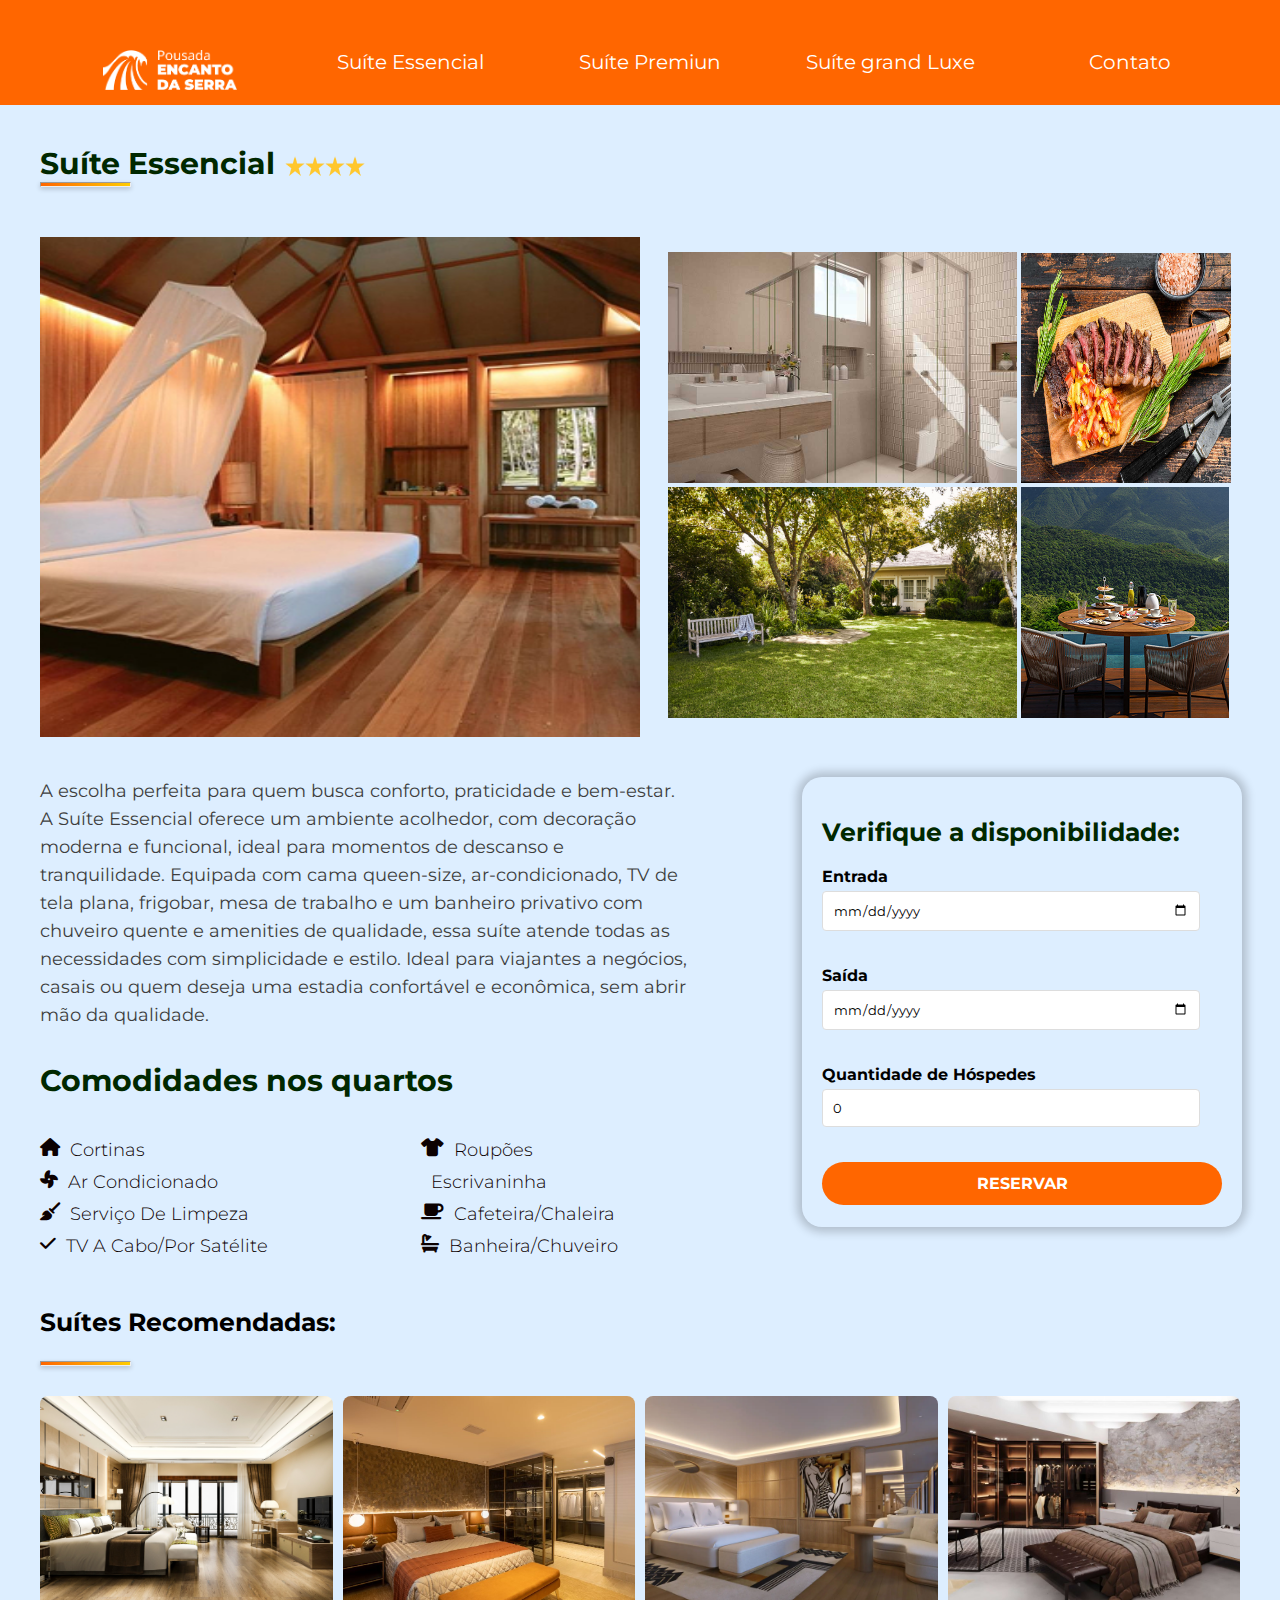
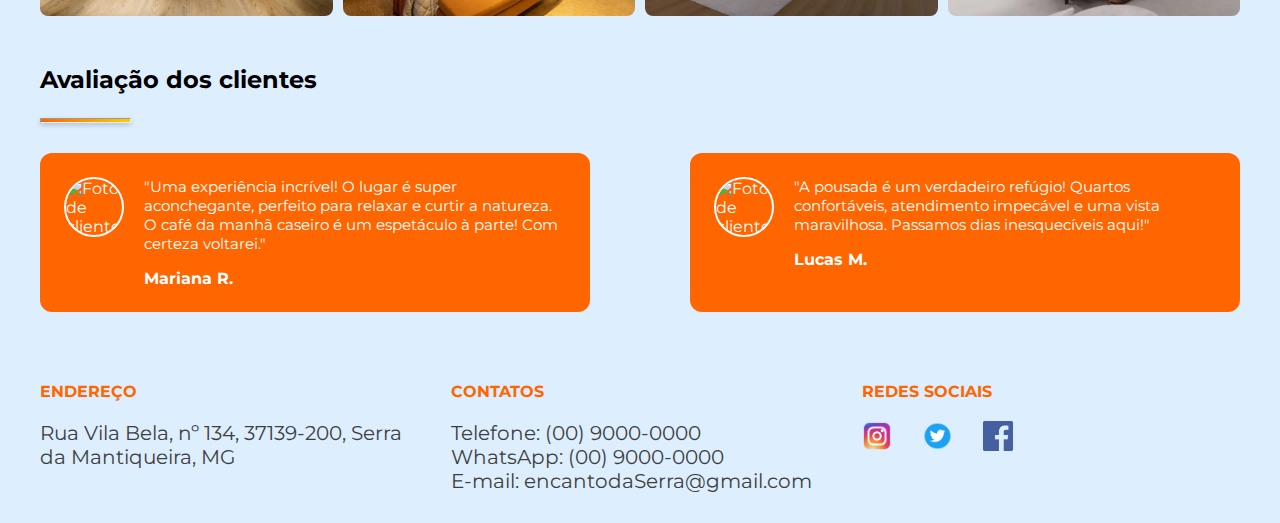
==== commit 3fbd0dbe: "Paginas concluídas irei comessar ver a responsividade" ====
--- a/assets/pages/suiteEssencial.html
+++ b/assets/pages/suiteEssencial.html
@@ -34,7 +34,7 @@
         <li><a href="./suiteEssencial.html">Suíte Essencial</a></li>
         <li><a href="./suitePremium.html">Suíte Premiun</a></li>
         <li><a href="./suiteGrandLuxe.html">Suíte grand Luxe</a></li>
-        <li><a href="#contato">Contato</a></li>
+        <li><a href="#contatos">Contato</a></li>
       </ul>
     </nav>
   </header>
@@ -55,14 +55,14 @@
 
     <section class="ContainerReserva animate-on-scroll" data-animation="animate__zoomIn">
       <div class="container">
-        <img src="/assets/imagesreserva/Mask group.png" alt="Quarto Villa Kumara" class="imgreserva" />
+        <img src="/assets/suites/suite_esssencial.jpg" style=" width: 600px; height: 500px"; alt="Quarto Villa Kumara" class="imgreserva" />
         <div class="Quadro">
           <div>
-            <img src="/assets/imagesreserva/suite3.png" alt="Vista Villa Kumara" class="wImage" />
-            <img src="/assets/imagesreserva/Café da Manhã em uma Suíte nas montanhas 1.png" alt="Cozinha Villa Kumara" />
+            <img src="/assets/SuitesRecomendadas/banheiro.jpg" alt="Vista Banheiro Suiote Essencial" class="wImage" />
+            <img src="/assets/SuitesRecomendadas/rodizio.jpg" style="width: 210px; height: 230px;"  alt="Rodizio de churrasco" />
           </div>
           <div>
-            <img src="/assets/imagesreserva/100+ Traumhafte Outdoor Küchen – Gestaltungsideen und praktische Tipps 1.png" class="wImage" alt="Vista Villa Kumara" />
+            <img src="/assets/SuitesRecomendadas/jardin.jpg" class="wImage" alt="Vista  do jardin Suite Essencial" />
             <img src="/assets/imagesreserva/Café da Manhã em uma Suíte nas montanhas 1.png" alt="Cozinha Villa Kumara" />
           </div>
         </div>
@@ -72,10 +72,11 @@
     <section class="ContainerReserva animate-on-scroll" data-animation="animate__fadeInUp">
       <div class="Container">
         <p>
-          A Suíte Premium da Pousada Encanto da Serra combina conforto e sofisticação.
-          Com um ambiente amplo e aconchegante, oferece cama king-size, banheira de hidromassagem
-          e sacada privativa com vista para a natureza. Acomodação ideal para quem busca relaxamento
-          e exclusividade, conta com ar-condicionado, Wi-Fi gratuito e café da manhã incluso.
+          A escolha perfeita para quem busca conforto, praticidade e bem-estar. A Suíte Essencial oferece um ambiente acolhedor, 
+          com decoração moderna e funcional, ideal para momentos de descanso e tranquilidade.
+          Equipada com cama queen-size, ar-condicionado, TV de tela plana, frigobar, mesa de trabalho e um banheiro privativo
+          com chuveiro quente e amenities de qualidade, essa suíte atende todas as necessidades com simplicidade e estilo.
+          Ideal para viajantes a negócios, casais ou quem deseja uma estadia confortável e econômica, sem abrir mão da qualidade.
         </p>
         <h1>Comodidades nos quartos</h1>
         <div class="ComodidadesContainer">
--- a/styles/stylesReserva/main.css
+++ b/styles/stylesReserva/main.css
@@ -111,12 +111,13 @@
 }
 
 .Container p {
-    width: 619px;
+    width: 650px;
     height: 255px;
     font-size: 18px;
     color: #3E3E3E;
     line-height: 28px;
     font-weight: 400;
+    margin-bottom: 30px;
 }
 
 /* Formulário */
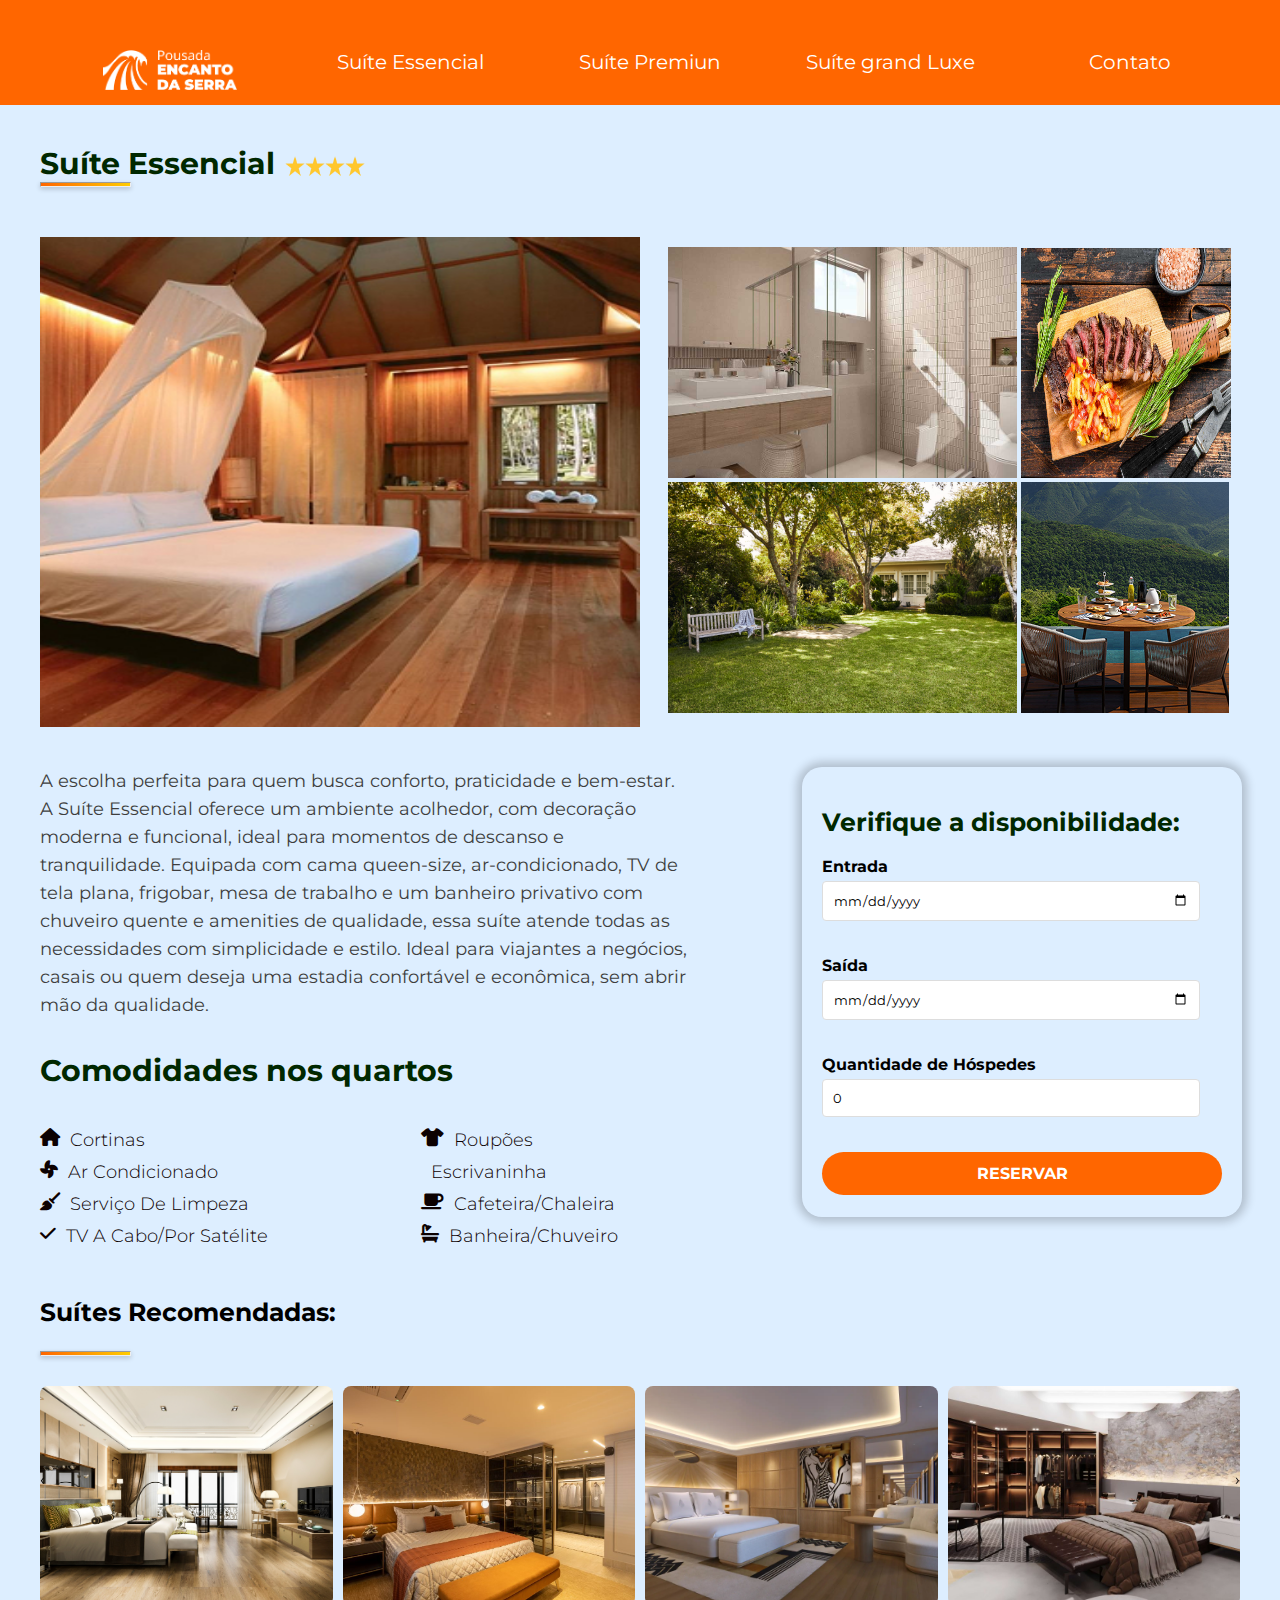
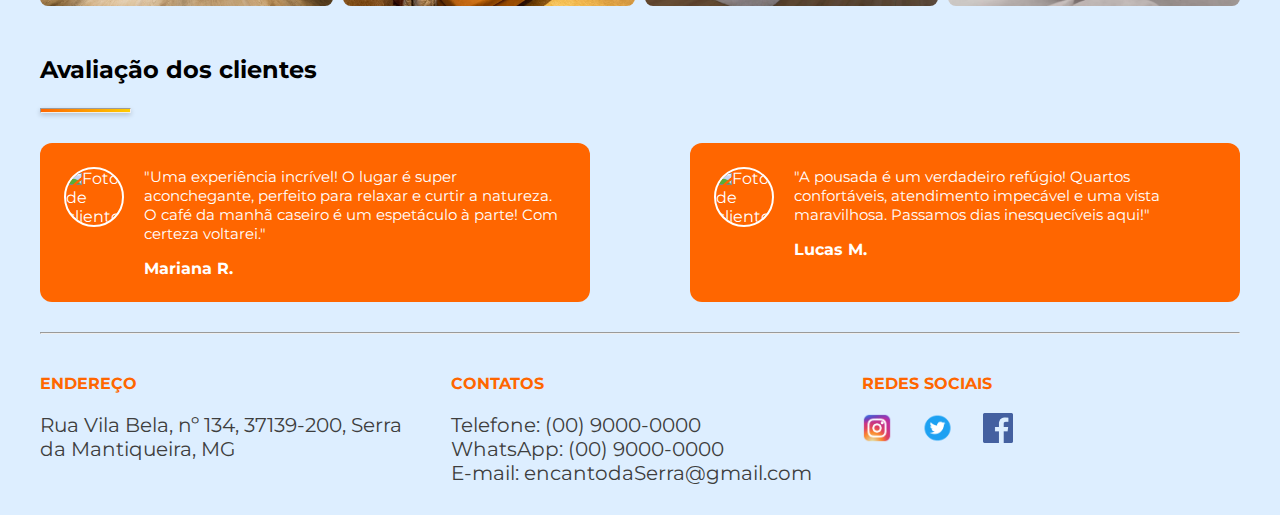
==== commit 90e0a83b: "Ajeitando Responsividade" ====
--- a/assets/pages/suiteEssencial.html
+++ b/assets/pages/suiteEssencial.html
@@ -55,11 +55,11 @@
 
     <section class="ContainerReserva animate-on-scroll" data-animation="animate__zoomIn">
       <div class="container">
-        <img src="/assets/suites/suite_esssencial.jpg" style=" width: 600px; height: 500px"; alt="Quarto Villa Kumara" class="imgreserva" />
-        <div class="Quadro">
+        <img src="/assets/suites/suite_esssencial.jpg" style="width: 600px; height: 490px;"  alt="Quarto Villa Kumara" class="imgreserva" />
+        <div class="Quadro qtfotos">
           <div>
             <img src="/assets/SuitesRecomendadas/banheiro.jpg" alt="Vista Banheiro Suiote Essencial" class="wImage" />
-            <img src="/assets/SuitesRecomendadas/rodizio.jpg" style="width: 210px; height: 230px;"  alt="Rodizio de churrasco" />
+            <img class="imageRodiziosuite" src="/assets/SuitesRecomendadas/rodizio.jpg"  alt="Rodizio de churrasco" />
           </div>
           <div>
             <img src="/assets/SuitesRecomendadas/jardin.jpg" class="wImage" alt="Vista  do jardin Suite Essencial" />
@@ -150,7 +150,8 @@
   </main>
 
   <footer class="animate__animated animate__fadeInUp">
-    <div>
+    <hr>
+    <div id="contatos">
       <ul>
         <h4>Endereço</h4>
         <li>Rua Vila Bela, nº 134, 37139-200, Serra da Mantiqueira, MG</li>
--- a/styles/stylesReserva/main.css
+++ b/styles/stylesReserva/main.css
@@ -239,4 +239,206 @@
     padding: 8px;
     font-size: 18px;
     border-radius: 50%;
+}
+
+/* Responsividade para telas até 768px */
+@media (max-width: 768px) {
+    main {
+        justify-content: center;
+        flex-direction: column;
+        align-items: center;
+        margin-top: 30px;
+    }
+
+    .HeaderReserva {
+        flex-direction: column;
+        text-align: center;
+        padding: 20px;
+    }
+
+    nav ul {
+        flex-direction: column;
+        gap: 10px;
+    }
+
+    .ContainerReserva {
+        flex-direction: column;
+        align-items: center;
+        padding: 0 15px;
+        margin-top: 20px;
+    }
+
+    .Quadro {
+        flex-direction: column;
+    }
+
+    .Quadro div {
+        display: flex;
+        gap: 10px;
+        margin-bottom: 10px;
+    }
+
+    .avaliacoes {
+        display: flex;
+        flex-direction: column;
+        align-items: center;
+    }
+
+    .cards {
+        flex-direction: column;
+        gap: 20px;
+        align-items: center;
+    }
+
+    .card {
+        align-items: center;
+        display: flex;
+        flex-direction: column;
+        justify-content: center;
+    }
+
+    .card img {
+        display: flex;
+        align-items: center;
+    }
+
+
+
+
+    .ContainerReserva h1 {
+        font-size: 24px;
+        text-align: center;
+    }
+
+    .star {
+        justify-content: center;
+        padding-left: 0;
+        margin-top: 10px;
+    }
+
+    .container {
+        flex-direction: column;
+        gap: 20px;
+        justify-content: space-between;
+        width: 100%;
+    }
+
+    .wImage {
+        width: 100%;
+        height: auto;
+    }
+
+    .qtfotos div {
+        display: flex;
+        flex-direction: row;
+        align-items: center;
+    }
+
+    .qtfotos div img {
+        width: 300px;
+        height: 300px;
+    }
+
+    .imageRodiziosuite {
+        width: 600px;
+        height: 400px;
+    }
+
+    .Container p {
+        width: 100%;
+        height: auto;
+        font-size: 16px;
+        text-align: justify;
+    }
+
+    .ComodidadesContainer {
+        flex-direction: column;
+        gap: 20px;
+    }
+
+    .ComodidadesContainer ul {
+        padding: 0;
+    }
+
+    .Forms {
+        width: 100%;
+        height: auto;
+        margin-top: 30px;
+    }
+
+    .Forms h1 {
+        width: 100%;
+        font-size: 22px;
+        text-align: center;
+    }
+
+    .form-group {
+        margin-bottom: 20px;
+    }
+
+    input[type="date"],
+    input[type="number"] {
+        width: 100%;
+    }
+
+    .btn-reservar {
+        font-size: 14px;
+        padding: 10px 15px;
+    }
+
+    .ContainerCarrossel h1 {
+        font-size: 22px;
+        width: 100%;
+        text-align: center;
+    }
+
+    .ContainerCarrossel hr {
+        margin: 0 auto 20px auto;
+    }
+
+    .owl-carousel .owl-nav {
+        top: 30%;
+    }
+
+    footer hr {
+        width: 70%;
+        margin: 0 auto;
+        display: block;
+        border: none;
+        border-top: 1px solid #ccc;
+        /* Estilo da linha */
+        margin-top: 50px;
+    }
+
+
+    footer div {
+        flex-direction: column;
+    }
+
+    .imgLink {
+        width: 30px;
+    }
+
+    .imgLinkFacebbok {
+        width: 30px;
+    }
+
+    footer div ul {
+        margin: 0 auto;
+        text-align: left;
+        width: 70%;
+        margin-top: 30px;
+    }
+
+    .wImage2 {
+        width: 400px;
+    }
+
+    /* Html suite essencial */
+
+}
+
+.imageRodiziosuite {
+    width: 210px;
+    height: 230px;
 }--- a/styles/global.css
+++ b/styles/global.css
@@ -3,7 +3,7 @@
     --laranja: #FF6600;
     --CorPrincipal: #000000;
     --CorBranca: #FFFFFF;
-    --backgroundForms: #AFCDEB;
+    --backgroundForms: #ffffff;
     --backgroundColorSecaoCard: #f3f3f3;
     --backgroundFooter: #002800;
 }
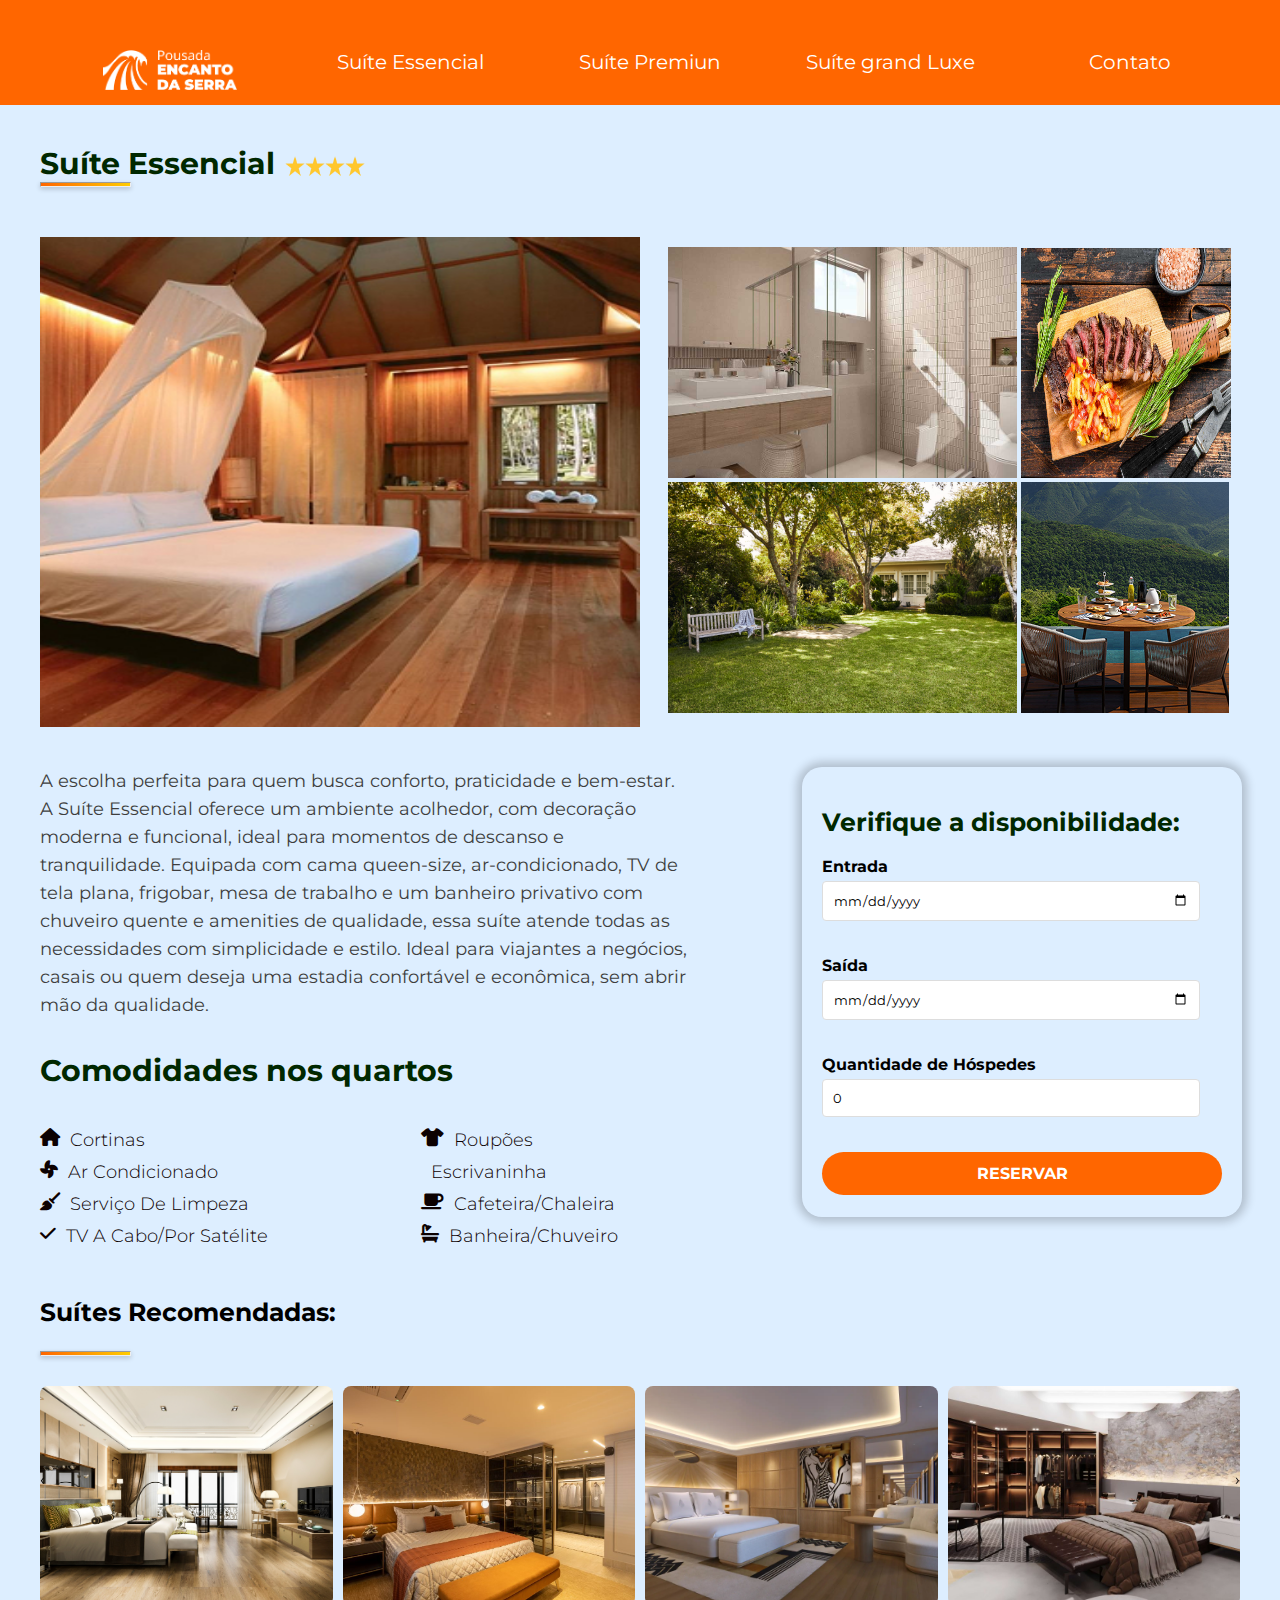
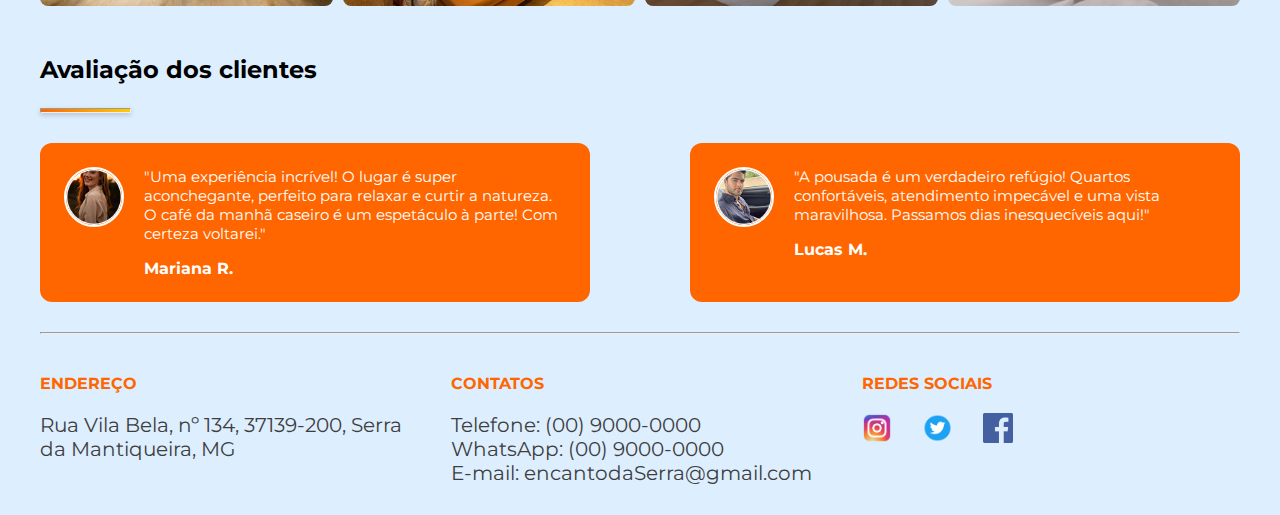
==== commit 94f984b3: "Finanlizado" ====
--- a/assets/pages/suiteEssencial.html
+++ b/assets/pages/suiteEssencial.html
@@ -136,12 +136,12 @@
       <hr>
       <div class="cards">
         <div class="card">
-          <img src="https://randomuser.me/api/portraits/women/1.jpg" alt="Foto de cliente">
+          <img src="/assets/perfil/Tiro médio da mulher do smiley que levanta _ Foto Grátis.png" alt="Foto de cliente">
           <p>"Uma experiência incrível! O lugar é super aconchegante, perfeito para relaxar e curtir a natureza. O café da manhã caseiro é um espetáculo à parte! Com certeza voltarei."</p>
           <strong>Mariana R.</strong>
         </div>
         <div class="card">
-          <img src="https://randomuser.me/api/portraits/men/2.jpg" alt="Foto de cliente">
+          <img src="/assets/perfil/Group 1.png" alt="Foto de cliente">
           <p>"A pousada é um verdadeiro refúgio! Quartos confortáveis, atendimento impecável e uma vista maravilhosa. Passamos dias inesquecíveis aqui!"</p>
           <strong>Lucas M.</strong>
         </div>
--- a/styles/stylesReserva/main.css
+++ b/styles/stylesReserva/main.css
@@ -96,7 +96,8 @@
 
 
 .imgreserva {
-    height: 0 auto;
+    width: 50%;
+    height: 500px;
     margin-top: 10px;
 }
 
@@ -327,6 +328,11 @@
         width: 100%;
         height: auto;
     }
+    .imgreserva{
+        width: 100%;
+    }
+
+    
 
     .qtfotos div {
         display: flex;
@@ -438,6 +444,17 @@
 
 }
 
+
+@media (max-width: 425px) {
+    .Quadro div {
+        display: block;
+    }
+
+    .Quadro div img {
+        width: 100%;
+    }
+}
+
 .imageRodiziosuite {
     width: 210px;
     height: 230px;
--- a/styles/global.css
+++ b/styles/global.css
@@ -1,4 +1,3 @@
-
 :root {
     --laranja: #FF6600;
     --CorPrincipal: #000000;
@@ -7,6 +6,7 @@
     --backgroundColorSecaoCard: #f3f3f3;
     --backgroundFooter: #002800;
 }
+
 * {
     margin: 0;
     padding: 0;
@@ -16,6 +16,9 @@
 
 body {
     background-color: #DDEEFF;
+    overflow-x: hidden;
+    overflow-y: visible;
+    width: 100%;
 }
 
 main {
@@ -24,13 +27,6 @@
     flex-direction: column;
     justify-content: center;
     align-items: center;
-
-}
-
-@media(max-width:  768px){
-    main {
-        width: 100%;
-    }
 }
 
 ul {
@@ -41,7 +37,7 @@
 li {
     width: 381px;
     font-size: 20px;
-    font: 400;
+    font-weight: 400;
     color: #3E3E3E;
 }
 
@@ -51,19 +47,326 @@
     margin-bottom: 20px;
 }
 
-
-html, body {
-    overflow-x: hidden;
-    overflow-y: visible;
-    width: 100%;
-}
 img {
     max-width: 100%;
     height: auto;
 }
 
-.container, .quadro, .inframe {
+.container,
+.quadro,
+.inframe {
     max-width: 100%;
     overflow: hidden;
 }
 
+/* Responsividade */
+@media (max-width: 768px) {
+    main {
+        width: 100%;
+    }
+}
+
+/* Estilos gerais (para telas maiores) - Mantenha seus estilos existentes aqui */
+
+/* ... seus estilos de banner.css, section.css, sobre.css, footer.css ... */
+
+/* Media Query para telas com largura máxima de 425px */
+@media (max-width: 425px) {
+    
+    html, body {
+        overflow-x: hidden;
+        max-width: 100vw;
+    }
+    
+    /* Header */
+    header {
+        flex-direction: column;
+        /* Empilha a logo e o botão */
+        align-items: center;
+        /* Centraliza os itens */
+        padding: 15px;
+    }
+
+    header>div {
+        margin-bottom: 10px;
+        /* Espaço entre a logo e o botão */
+    }
+
+    .BotaoReserva {
+        width: 90%;
+        /* O botão ocupa mais largura */
+        padding: 10px 15px;
+        font-size: 1em;
+    }
+
+    /* Main - Título e Subtítulo */
+    main h1 {
+        font-size: 1.8em;
+        text-align: center;
+        padding: 15px;
+    }
+
+    main hr {
+        margin: 10px auto 20px;
+        /* Centraliza a linha */
+        width: 70%;
+    }
+
+    /* Section de Cards */
+    .cardFlex {
+        flex-direction: column;
+        /* Empilha os cards */
+        align-items: center;
+        /* Centraliza os cards */
+        padding: 20px;
+    }
+
+    .Card {
+        width: 90%;
+        /* Cards ocupam mais largura */
+        margin-bottom: 20px;
+    }
+
+    .Card img {
+        width: 100%;
+        /* Imagens dos cards ocupam toda a largura do container */
+        height: auto;
+        /* Mantém a proporção da imagem */
+    }
+
+    .Card h3 {
+        font-size: 1.2em;
+        text-align: center;
+        margin-top: 10px;
+    }
+
+    .Card p {
+        font-size: 0.9em;
+        text-align: center;
+        padding: 10px;
+    }
+
+    /* Section Sobre */
+    .container {
+        padding: 20px;
+    }
+
+    .quadro {
+        flex-direction: column;
+        margin-bottom: 30px;
+    }
+
+    .imagem,
+    .texto {
+        width: 100%;
+    }
+
+    .texto {
+        padding: 15px;
+        text-align: center;
+    }
+
+    .texto h1 {
+        font-size: 1.5em;
+    }
+
+    .texto p {
+        font-size: 15px;
+        width: 200px;
+        text-align: left;
+        height: 400px;
+    }
+
+    .texto hr {
+        width: 50%;
+        margin: 10px auto;
+    }
+
+    .imagem img {
+        width: 100%;
+        height: auto;
+    }
+
+    /* Section Depoimentos */
+    .sectionDepoiments {
+        padding: 20px;
+    }
+
+    .depoimentos {
+        flex-direction: column;
+        align-items: center;
+    }
+
+    .avatar img {
+        border-radius: 50%; 
+        object-fit: cover;  
+        margin-right: 15px;
+        width: 70px;
+        height: 40px;
+        display: flex;
+    }
+
+    .avatar {
+        width: 100%;
+    }
+
+    .Perfiltexto p {
+        font-size: 0.4em;
+        margin-bottom: 3px;
+        text-align: center;
+    }
+
+    .Perfiltexto .autor {
+        font-size: 0.75em;
+        padding-top: 10px;
+        padding-left: 50%;
+    }
+
+    /* Section Reserva */
+    .sectionReserv {
+        padding: 20px;
+    }
+
+    .sectionReserv p {
+        margin-bottom: 30px;
+    }
+
+    .select-pessoas {
+        padding: 10px;
+        font-size: 16px;
+        border: 2px solid #444;
+        border-radius: 8px;
+        background-color: #f5f5f5;
+        color: #333;
+        appearance: none;
+        -webkit-appearance: none;
+        -moz-appearance: none;
+        background-image: url("data:image/svg+xml;charset=US-ASCII,%3Csvg%20xmlns='http://www.w3.org/2000/svg'%20width='16'%20height='16'%20fill='gray'%20class='bi%20bi-chevron-down'%20viewBox='0%200%2016%2016'%3E%3Cpath%20fill-rule='evenodd'%20d='M1.646%204.646a.5.5%200%200%201%20.708%200L8%2010.293l5.646-5.647a.5.5%200%200%201%20.708.708l-6%206a.5.5%200%200%201-.708%200l-6-6a.5.5%200%200%201%200-.708z'/%3E%3C/svg%3E");
+        background-repeat: no-repeat;
+        background-position: right 10px center;
+        background-size: 16px;
+        cursor: pointer;
+        transition: all 0.3s ease;
+    }
+
+    .select-pessoas:focus {
+        outline: none;
+        border-color: #007bff;
+        box-shadow: 0 0 5px rgba(0, 123, 255, 0.5);
+    }
+
+    .formulario {
+        width: 95%;
+        margin: 20px auto;
+        padding: 30px;
+        box-sizing: border-box;
+    }
+
+    .formTable {
+        flex-direction: column;
+        display: flex;
+        gap: 15px;
+    }
+
+    .formTable>div {
+        flex-direction: column;
+        width: 100%;
+    }
+
+    .campo {
+        width: 100%;
+        font-size: 0.9em;
+        margin-bottom: 15px;
+    }
+
+    .formTable .campo:last-child {
+        margin-bottom: 0;
+    }
+
+    .campo label {
+        display: block;
+        margin-bottom: 5px;
+        padding-left: 0;
+    }
+
+    
+
+    .campo input[type="text"],
+    .campo input[type="email"],
+    .campo input[type="tel"],
+    .campo input[type="date"] {
+        padding: 8px;
+        box-sizing: border-box;
+    }
+
+
+
+
+
+
+    .campo select {
+        width: 80%;
+    }
+
+
+
+    .formulario .campo button[type="submit"] {
+        width: 100%;
+        padding: 12px 20px;
+        font-size: 1em;
+    }
+
+    /* Section Localização */
+    .Local {
+        padding: 20px;
+    }
+
+    .inframe {
+        width: 100%;
+
+    }
+
+    .inframe iframe {
+        width: 100%;
+        height: 300px;
+
+    }
+
+    /* Footer */
+    footer>div {
+        flex-direction: column;
+        padding: 10px;
+        text-align: left;
+    }
+
+    footer ul {
+        margin-bottom: 15px;
+    }
+
+    footer ul li {
+        width: 200px;
+
+    }
+
+    footer ul:last-child {
+        margin-bottom: 0;
+    }
+
+    .midiaLinks div {
+        flex-direction: row;
+        justify-content: left;
+
+    }
+
+    .imgLink,
+    .imgLinkFacebbok {
+        margin: 0 10px;
+    }
+
+    .footer ul  li {
+        font-size: 15px;
+        width: 200px;
+    }
+
+    
+}